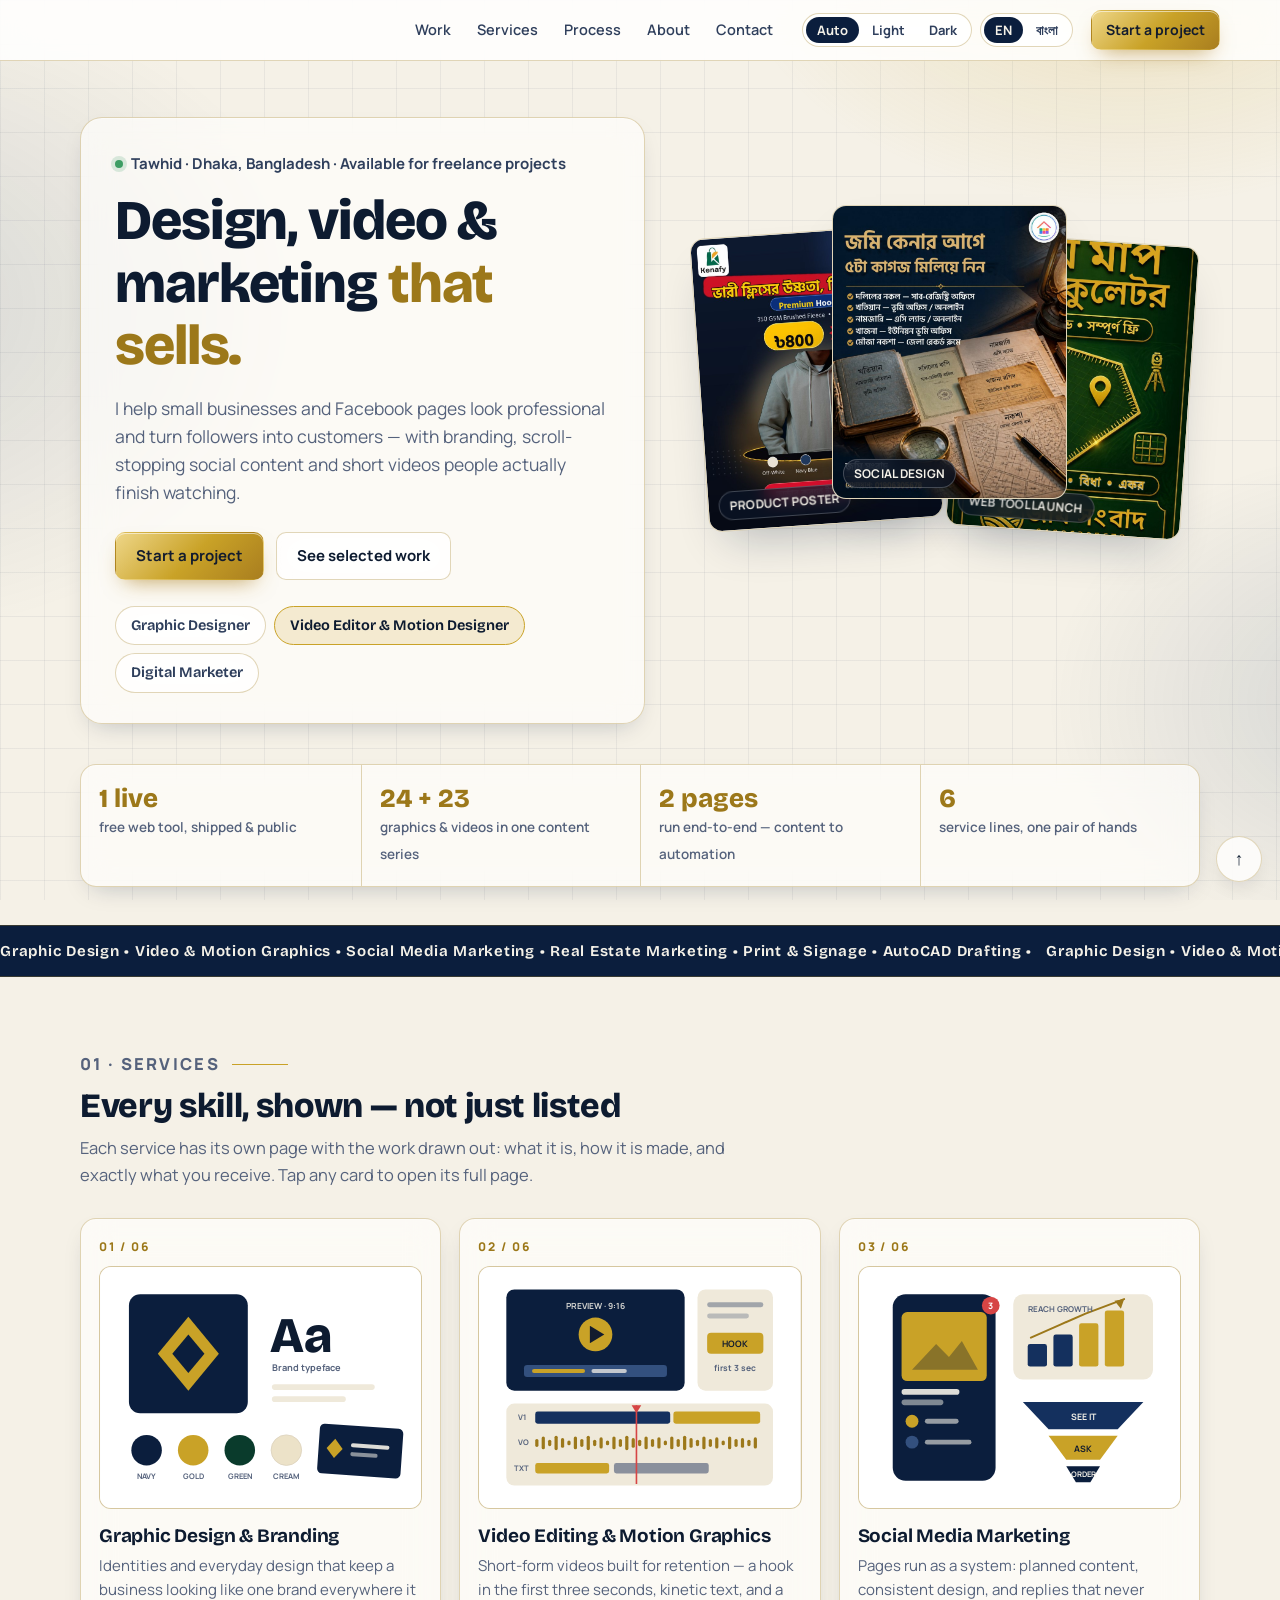
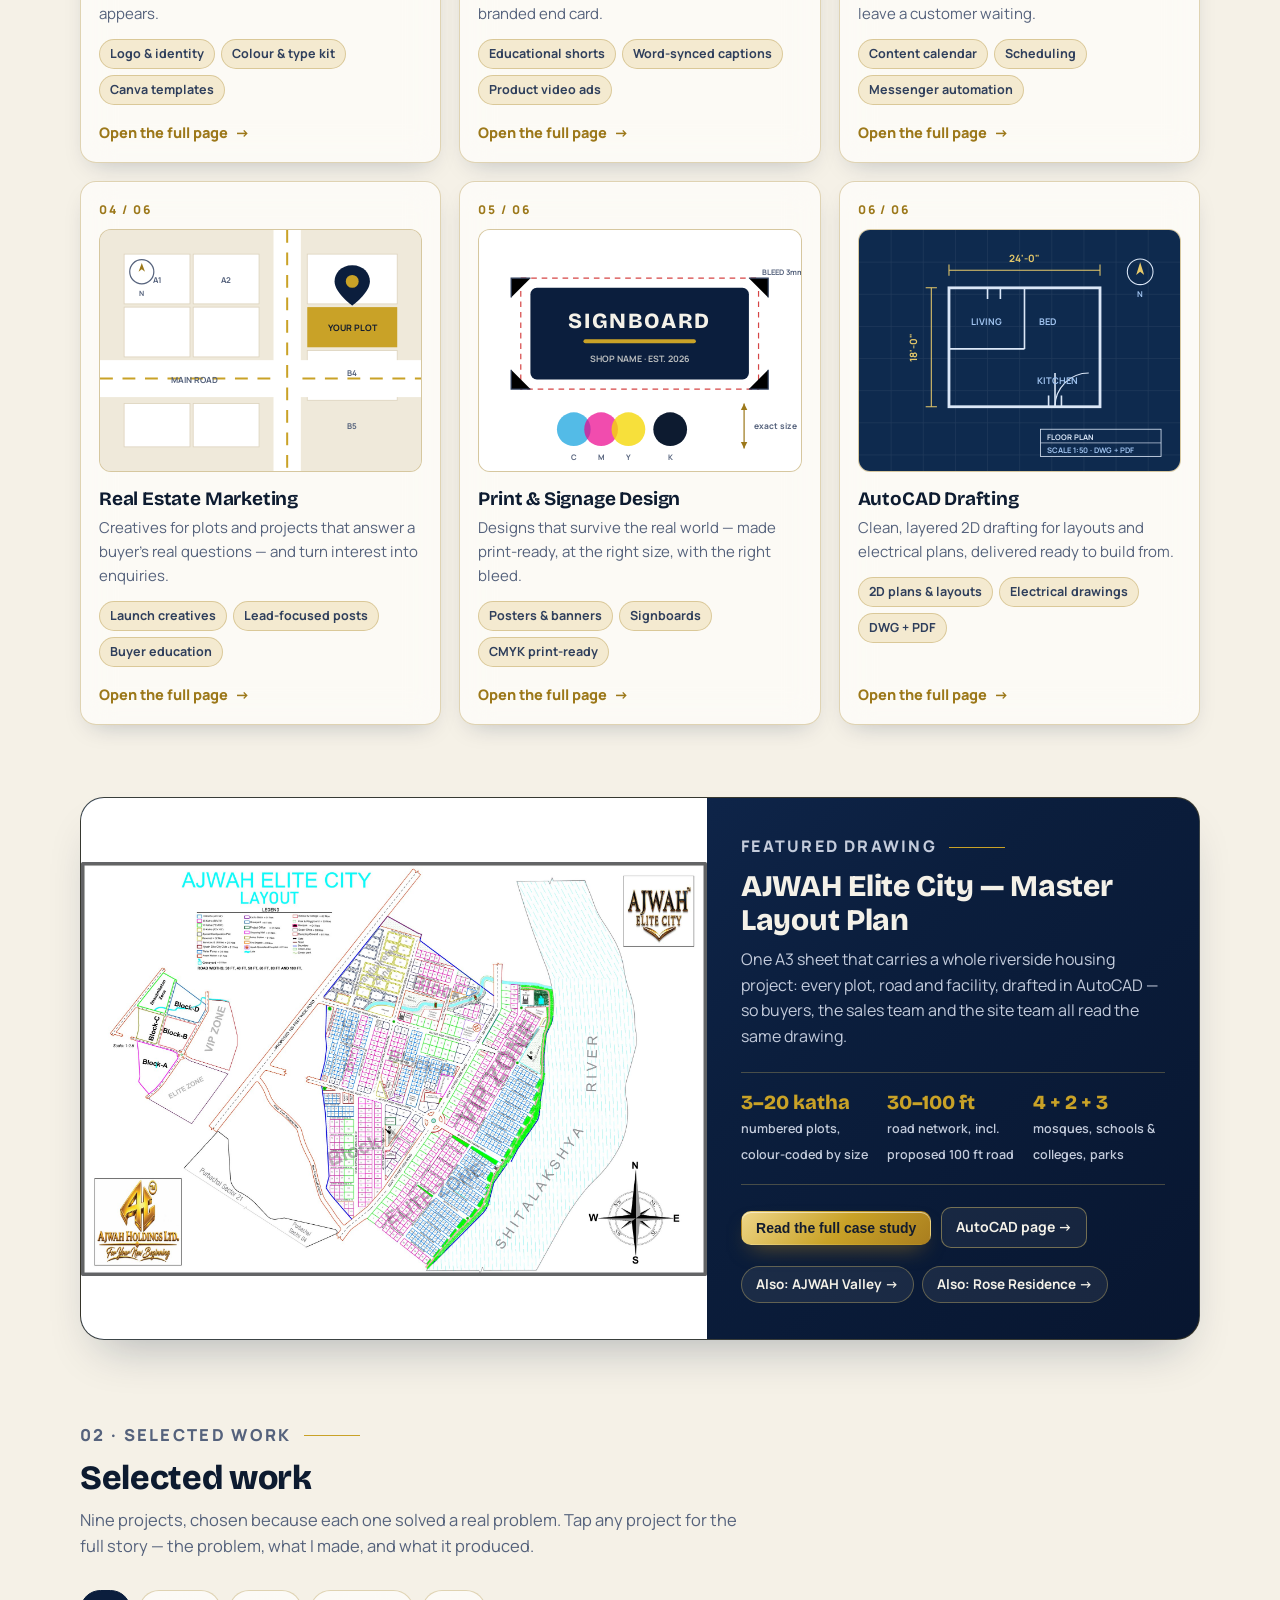
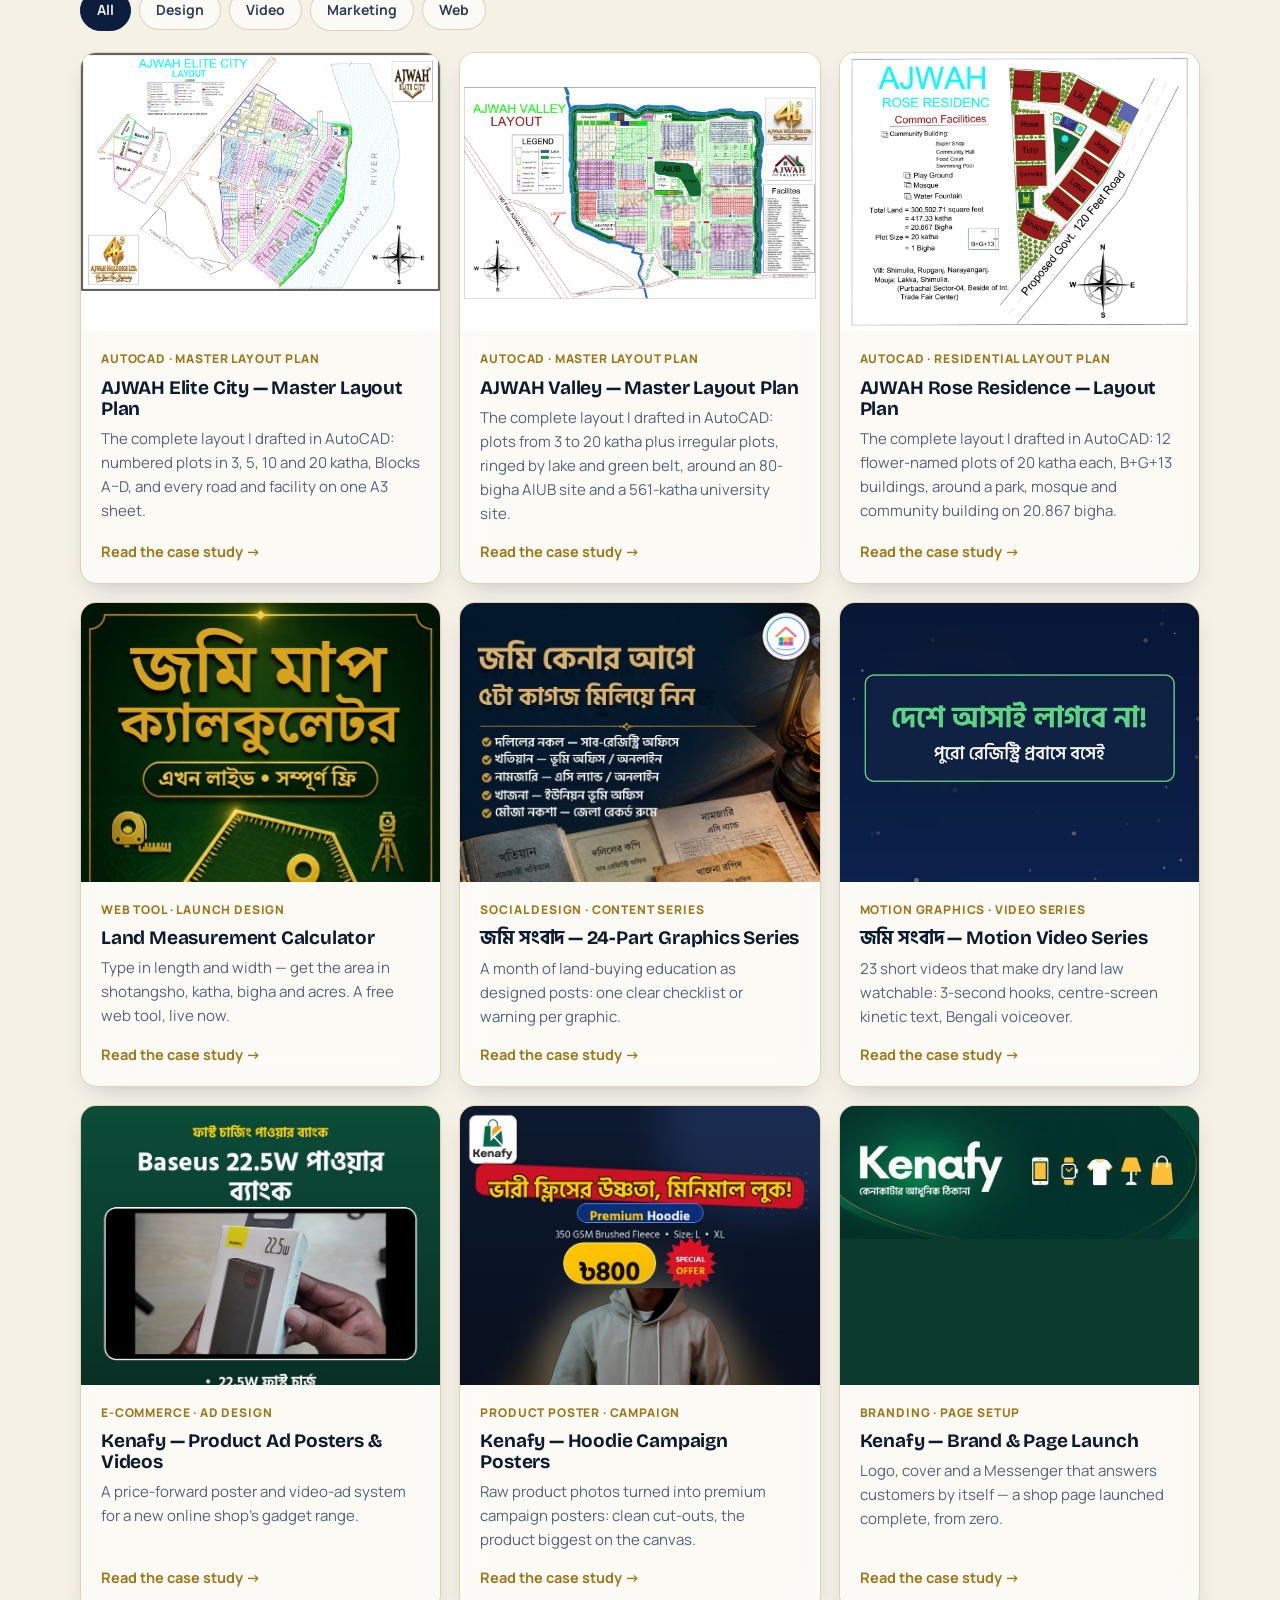
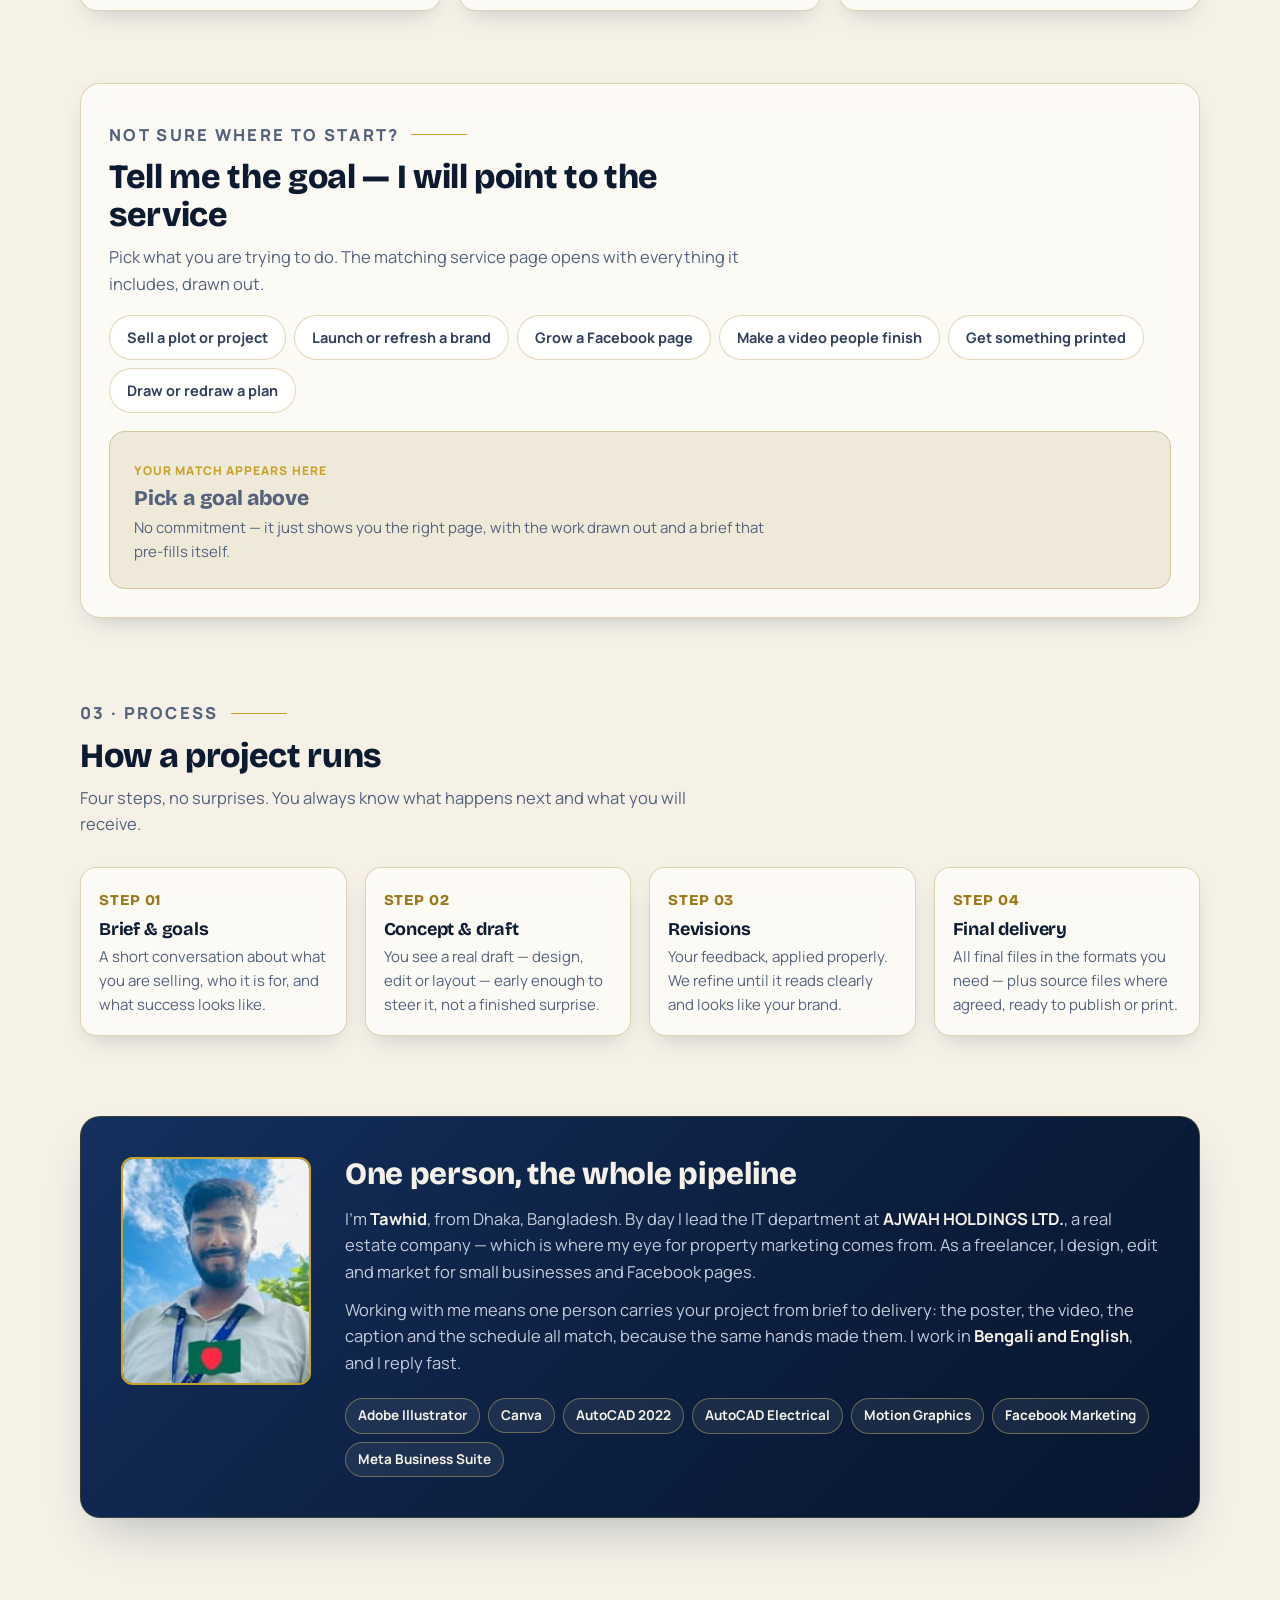
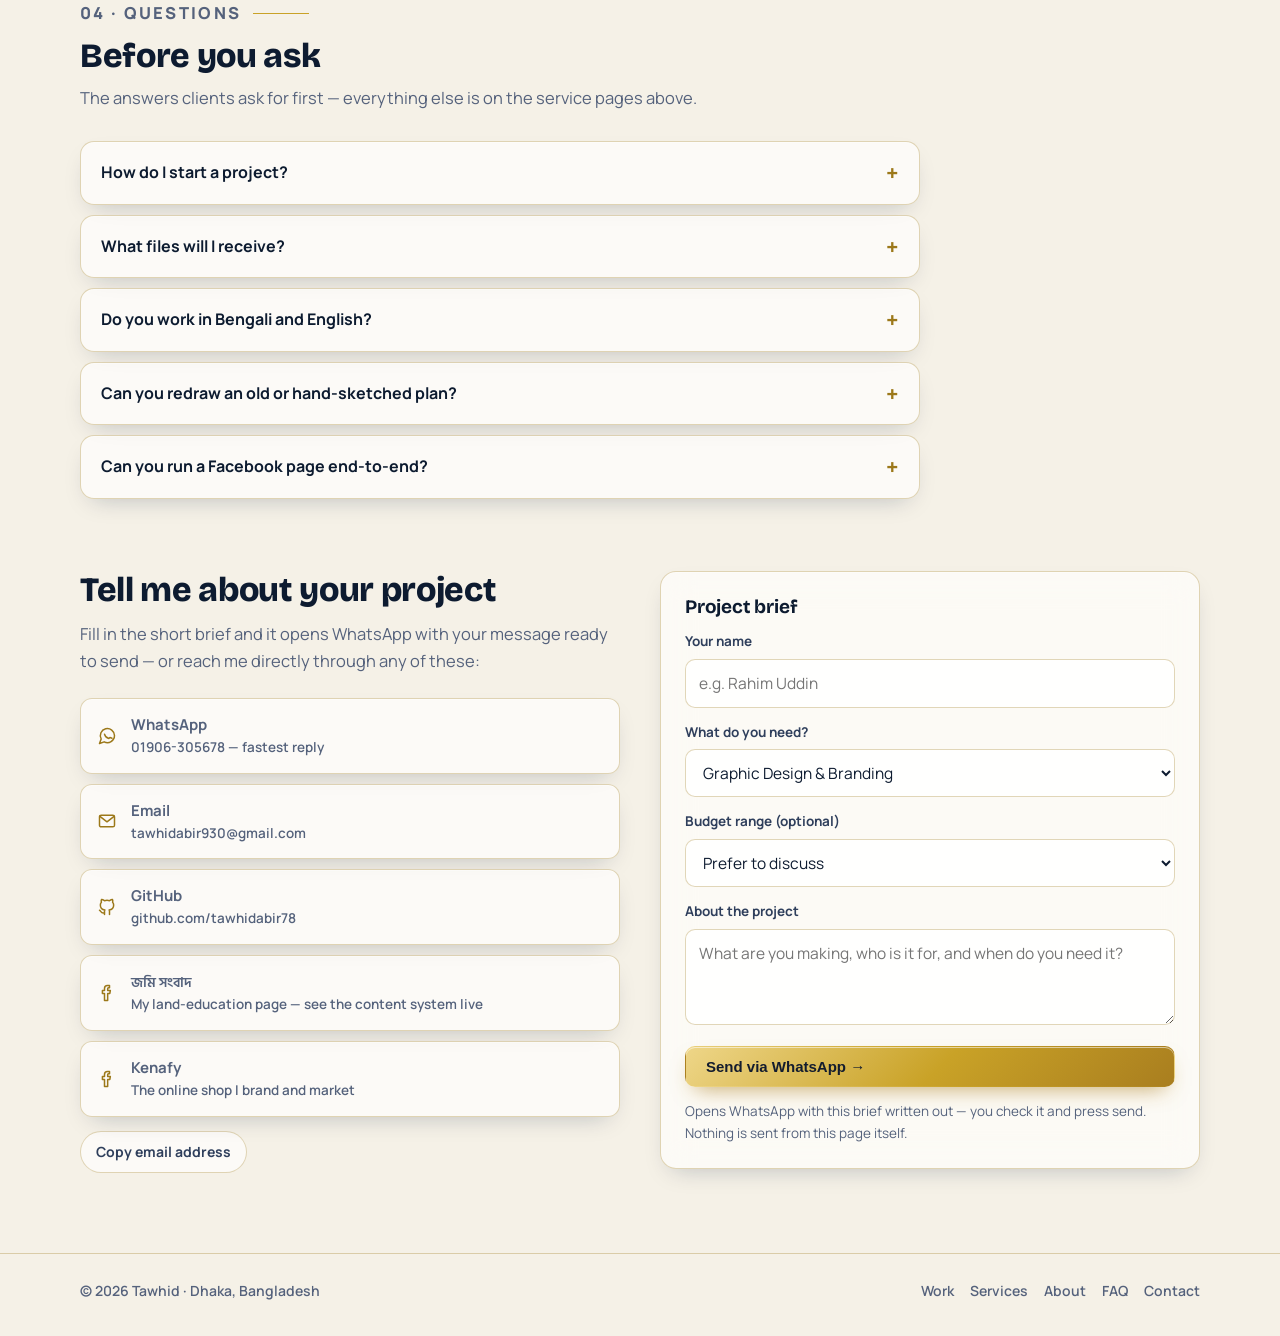
==== portfolio-website.html @ 21e45229 "Add files via upload" ====
<!doctype html>
<html lang="en">
  <head>
    <meta charset="utf-8" />
    <meta name="viewport" content="width=device-width, initial-scale=1, viewport-fit=cover" />
    <meta name="color-scheme" content="light dark" />
    <meta name="description" content="Tawhid — graphic designer, video editor and digital marketer in Dhaka, Bangladesh. Branding, motion graphics, social media content, real estate marketing, print & signage, AutoCAD — every skill with its own detail page." />
    <link rel="icon" href="data:," />
    <title>Tawhid — Designer, Video Editor &amp; Marketer</title>
    <link rel="preconnect" href="https://fonts.googleapis.com" />
    <link rel="preconnect" href="https://fonts.gstatic.com" crossorigin />
    <link href="https://fonts.googleapis.com/css2?family=Bricolage+Grotesque:opsz,wght@12..96,500;12..96,650;12..96,800&family=Manrope:wght@400;500;600;700;800&family=Hind+Siliguri:wght@500;600&display=swap" rel="stylesheet" />
    <style>
      :root, :root[data-theme="light"] {
        --bg: #f5f1e7;
        --surface: #ffffff;
        --surface-2: #efe9da;
        --ink: #0d1b30;
        --ink-2: #2f3f5c;
        --muted: #55627c;
        --line: #ddd3bd;
        --navy: #0b1e3d;
        --navy-2: #14305e;
        --gold: #9c781a;
        --gold-bright: #c9a227;
        --gold-soft: #f4ead0;
        --on-navy: #f4f1e8;
        --on-navy-2: #c3cbdb;
        --glass: rgba(255, 255, 255, 0.66);
        --glass-strong: rgba(255, 255, 255, 0.86);
        --glass-brd: rgba(156, 120, 26, 0.30);
        --blur: blur(16px) saturate(1.5);
        --grid-line: rgba(11, 30, 61, 0.055);
        --glow-a: rgba(201, 162, 39, 0.22);
        --glow-b: rgba(20, 48, 94, 0.14);
        --shadow: 0 24px 48px -20px rgba(11, 30, 61, 0.30);
        --shadow-sm: 0 10px 26px -12px rgba(11, 30, 61, 0.28);
        --radius: 16px;
        color-scheme: light;
      }
      @media (prefers-color-scheme: dark) {
        :root:not([data-theme="light"]) {
          --bg: #070f1e;
          --surface: #0e1c33;
          --surface-2: #0a1729;
          --ink: #edf1f8;
          --ink-2: #c2cede;
          --muted: #93a2bd;
          --line: #22355a;
          --navy: #050d1c;
          --navy-2: #0d2145;
          --gold: #dcba55;
          --gold-bright: #e6c96a;
          --gold-soft: #241d0c;
          --glass: rgba(13, 27, 51, 0.58);
          --glass-strong: rgba(13, 27, 51, 0.85);
          --glass-brd: rgba(230, 201, 106, 0.26);
          --grid-line: rgba(147, 178, 224, 0.05);
          --glow-a: rgba(201, 162, 39, 0.16);
          --glow-b: rgba(38, 84, 158, 0.20);
          --shadow: 0 24px 48px -20px rgba(0, 0, 0, 0.65);
          --shadow-sm: 0 10px 26px -12px rgba(0, 0, 0, 0.55);
        }
      }
      :root[data-theme="dark"] {
        --bg: #070f1e;
        --surface: #0e1c33;
        --surface-2: #0a1729;
        --ink: #edf1f8;
        --ink-2: #c2cede;
        --muted: #93a2bd;
        --line: #22355a;
        --navy: #050d1c;
        --navy-2: #0d2145;
        --gold: #dcba55;
        --gold-bright: #e6c96a;
        --gold-soft: #241d0c;
        --glass: rgba(13, 27, 51, 0.58);
        --glass-strong: rgba(13, 27, 51, 0.85);
        --glass-brd: rgba(230, 201, 106, 0.26);
        --grid-line: rgba(147, 178, 224, 0.05);
        --glow-a: rgba(201, 162, 39, 0.16);
        --glow-b: rgba(38, 84, 158, 0.20);
        --shadow: 0 24px 48px -20px rgba(0, 0, 0, 0.65);
        --shadow-sm: 0 10px 26px -12px rgba(0, 0, 0, 0.55);
        color-scheme: dark;
      }
      :root[data-theme="dark"] .glass { box-shadow: var(--shadow-sm), inset 0 1px 0 rgba(255, 255, 255, 0.07); }
      :root[data-theme="dark"] .filter.active { background: var(--gold-bright); border-color: var(--gold-bright); color: #131c2e; }
      * { box-sizing: border-box; }
      html { scroll-behavior: smooth; }
      @media (prefers-reduced-motion: reduce) {
        html { scroll-behavior: auto; }
        *, *::before, *::after { animation: none !important; transition: none !important; }
      }
      body {
        margin: 0;
        background: var(--bg);
        color: var(--ink);
        font-family: "Manrope", system-ui, sans-serif;
        font-size: 16.5px;
        line-height: 1.6;
        -webkit-font-smoothing: antialiased;
        position: relative;
      }
      /* ambient backdrop: soft gold/navy light + fine drafting grid, so the glass has something to refract */
      body::before {
        content: ""; position: fixed; inset: 0; z-index: -1; pointer-events: none;
        background:
          radial-gradient(640px 420px at 88% -6%, var(--glow-a), transparent 62%),
          radial-gradient(760px 540px at -12% 34%, var(--glow-b), transparent 62%),
          radial-gradient(560px 420px at 108% 78%, var(--glow-b), transparent 60%),
          linear-gradient(var(--grid-line) 1px, transparent 1px),
          linear-gradient(90deg, var(--grid-line) 1px, transparent 1px);
        background-size: auto, auto, auto, 44px 44px, 44px 44px;
      }
      .bn { font-family: "Hind Siliguri", "Manrope", sans-serif; }
      html[lang="bn"] body,
      html[lang="bn"] h1, html[lang="bn"] h2, html[lang="bn"] h3, html[lang="bn"] .display,
      html[lang="bn"] .role-chip, html[lang="bn"] .svg-label {
        font-family: "Hind Siliguri", "Manrope", sans-serif;
      }
      html[lang="bn"] h1, html[lang="bn"] h2, html[lang="bn"] h3 { letter-spacing: 0; }
      h1, h2, h3, .display {
        font-family: "Bricolage Grotesque", "Manrope", sans-serif;
        line-height: 1.12; letter-spacing: -0.01em; margin: 0;
      }
      p { margin: 0; }
      a { color: var(--gold); }
      img { display: block; max-width: 100%; }
      .wrap { max-width: 1160px; margin: 0 auto; padding: 0 20px; }
      .glass {
        background: var(--glass);
        -webkit-backdrop-filter: var(--blur); backdrop-filter: var(--blur);
        border: 1px solid var(--glass-brd);
        box-shadow: var(--shadow-sm), inset 0 1px 0 rgba(255, 255, 255, 0.35);
      }
      @media (prefers-color-scheme: dark) {
        .glass { box-shadow: var(--shadow-sm), inset 0 1px 0 rgba(255, 255, 255, 0.07); }
      }

      /* ---------- top bar ---------- */
      .topbar {
        position: sticky; top: 0; z-index: 40;
        background: var(--glass-strong);
        -webkit-backdrop-filter: var(--blur); backdrop-filter: var(--blur);
        border-bottom: 1px solid var(--glass-brd);
      }
      .topbar-in { display: flex; align-items: center; flex-wrap: wrap; gap: 8px 18px; min-height: 60px; padding: 8px 0; }
      .topbar nav { display: flex; gap: 4px; margin-left: auto; }
      /* theme + language controls */
      .controls { display: flex; align-items: center; gap: 8px; flex-wrap: wrap; }
      .seg {
        display: inline-flex; gap: 2px; padding: 3px; border-radius: 999px;
        border: 1px solid var(--glass-brd); background: var(--glass);
        -webkit-backdrop-filter: var(--blur); backdrop-filter: var(--blur);
      }
      .seg button {
        font: inherit; font-size: 13px; font-weight: 700; cursor: pointer;
        border: none; background: transparent; color: var(--ink-2);
        padding: 5px 11px; border-radius: 999px; white-space: nowrap; line-height: 1.3;
      }
      .seg button:hover { color: var(--ink); }
      .seg button[aria-pressed="true"] { background: var(--navy); color: var(--on-navy); }
      @media (max-width: 720px) {
        .topbar nav a:not(:last-child) { display: none; }
        .topbar nav { gap: 0; margin-left: 0; }
        .topbar-in { gap: 6px 10px; }
        .controls { order: 3; width: 100%; }
        .topbar-cta { display: none; }
        .seg button { padding: 5px 8px; font-size: 12.5px; }
      }
      .topbar nav a {
        color: var(--ink-2); text-decoration: none; font-weight: 600; font-size: 14.5px;
        padding: 8px 11px; border-radius: 8px;
      }
      .topbar nav a:hover { color: var(--ink); background: var(--surface-2); }
      .btn {
        display: inline-flex; align-items: center; gap: 8px;
        font-weight: 700; font-size: 15px; text-decoration: none;
        padding: 11px 20px; border-radius: 10px; border: 1px solid transparent;
        cursor: pointer; transition: transform 0.15s ease, filter 0.15s ease, background 0.15s ease;
      }
      .btn:active { transform: translateY(1px); }
      .btn-gold {
        background: linear-gradient(135deg, #eed688 0%, var(--gold-bright) 52%, #a97e1f 100%);
        color: #131c2e; box-shadow: 0 10px 22px -10px rgba(169, 126, 31, 0.75), inset 0 1px 0 rgba(255,255,255,0.55);
      }
      .btn-gold:hover { filter: brightness(1.06); }
      .btn-ghost { border-color: var(--glass-brd); color: var(--ink); background: var(--glass); -webkit-backdrop-filter: var(--blur); backdrop-filter: var(--blur); }
      .btn-ghost:hover { border-color: var(--gold-bright); color: var(--gold); }
      .btn-sm { padding: 8px 14px; font-size: 14px; }
      @media (max-width: 720px) {
        .topbar nav a:not(:last-child) { display: none; }
        .topbar nav { gap: 0; }
      }

      /* ---------- hero ---------- */
      .hero { padding: 56px 0 30px; overflow: hidden; }
      .hero-grid { display: grid; grid-template-columns: 1.05fr 0.95fr; gap: 44px; align-items: center; }
      @media (max-width: 900px) { .hero-grid { grid-template-columns: 1fr; gap: 36px; } }
      .hero-panel { border-radius: 22px; padding: 34px 34px 30px; position: relative; overflow: hidden; }
      .hero-panel::after {
        content: ""; position: absolute; inset: 0; pointer-events: none;
        background: linear-gradient(105deg, transparent 42%, rgba(201, 162, 39, 0.13) 50%, transparent 58%);
        transform: translateX(-120%); animation: sheen 7s ease infinite;
      }
      @keyframes sheen { 0%, 55% { transform: translateX(-120%); } 88%, 100% { transform: translateX(120%); } }
      @media (max-width: 620px) { .hero-panel { padding: 24px 20px 22px; } }
      .hero-who { font-weight: 700; font-size: 15px; color: var(--ink-2); display: flex; flex-wrap: wrap; gap: 8px; align-items: center; }
      .hero-who .dot { width: 8px; height: 8px; border-radius: 50%; background: #3d9d63; flex: none; box-shadow: 0 0 0 4px rgba(61, 157, 99, 0.18); }
      .hero h1 { font-size: clamp(38px, 5.6vw, 56px); font-weight: 800; margin: 14px 0 16px; letter-spacing: -0.02em; }
      .hero h1 .hl { color: var(--gold); }
      .hero-sub { color: var(--muted); font-size: 17.5px; max-width: 34em; }
      .hero-cta { display: flex; flex-wrap: wrap; gap: 12px; margin-top: 26px; }
      .roles { display: flex; flex-wrap: wrap; gap: 8px; margin-top: 26px; }
      .role-chip {
        font-family: "Bricolage Grotesque", sans-serif; font-weight: 650; font-size: 14.5px;
        border: 1.5px solid var(--glass-brd); border-radius: 999px; padding: 7px 15px; color: var(--ink-2);
        background: var(--glass); -webkit-backdrop-filter: var(--blur); backdrop-filter: var(--blur);
        transition: border-color 0.3s, color 0.3s, background 0.3s;
      }
      .role-chip.active { border-color: var(--gold-bright); color: var(--ink); background: var(--gold-soft); }
      .hero-visual { position: relative; min-height: 430px; }
      .fan { position: absolute; margin: 0; width: 46%; border-radius: 14px; box-shadow: var(--shadow); border: 1px solid var(--glass-brd); overflow: hidden; background: var(--surface); }
      .fan img { width: 100%; height: 100%; object-fit: cover; }
      .fan-1 { left: 2%; top: 26px; aspect-ratio: 4/5; transform: rotate(-4deg); z-index: 1; }
      .fan-2 { left: 28%; top: 0; aspect-ratio: 4/5; z-index: 2; }
      .fan-3 { right: 2%; top: 34px; aspect-ratio: 4/5; transform: rotate(4deg); z-index: 1; }
      .fan-tag {
        position: absolute; left: 10px; bottom: 10px; z-index: 3;
        background: rgba(10, 20, 38, 0.72); -webkit-backdrop-filter: blur(8px); backdrop-filter: blur(8px);
        border: 1px solid rgba(255,255,255,0.22);
        color: #f4f1e8; font-size: 12px; font-weight: 700;
        padding: 4px 10px; border-radius: 999px; letter-spacing: 0.02em;
      }
      @media (max-width: 900px) { .hero-visual { min-height: 340px; } }
      @media (max-width: 480px) { .hero-visual { min-height: 260px; } }

      /* ---------- fact strip ---------- */
      .facts { border-radius: 16px; margin-top: 40px; overflow: hidden; }
      .facts-in { display: grid; grid-template-columns: repeat(4, 1fr); }
      .fact { padding: 20px 18px; border-left: 1px solid var(--glass-brd); }
      .fact:first-child { border-left: none; }
      .fact b { font-family: "Bricolage Grotesque", sans-serif; font-size: 26px; font-weight: 800; display: block; line-height: 1.1; color: var(--gold); }
      @media (prefers-color-scheme: light) { .fact b { color: var(--gold); } }
      .fact span { color: var(--muted); font-size: 13.5px; font-weight: 600; }
      @media (max-width: 720px) {
        .facts-in { grid-template-columns: 1fr 1fr; }
        .fact:nth-child(3) { border-left: none; }
        .fact { border-top: 1px solid var(--glass-brd); }
        .fact:nth-child(-n+2) { border-top: none; }
      }

      /* ---------- sections ---------- */
      section { padding: 64px 0 8px; }
      .sec-head { max-width: 660px; margin-bottom: 30px; }
      .sec-head h2 { font-size: clamp(26px, 3.6vw, 34px); font-weight: 800; }
      .sec-head p { color: var(--muted); margin-top: 10px; font-size: 16.5px; }

      /* ---------- graphic plates (SVG explainers) ---------- */
      .plate { display: block; border-radius: 12px; overflow: hidden; border: 1px solid var(--glass-brd); background: var(--surface-2); }
      .plate svg { display: block; width: 100%; height: auto; }
      .g-navy { fill: var(--navy); } .g-navy2 { fill: var(--navy-2); }
      .g-gold { fill: var(--gold-bright); } .g-goldd { fill: var(--gold); }
      .g-paper { fill: var(--surface); } .g-soft { fill: var(--gold-soft); }
      .g-ink { fill: var(--ink); } .g-mut { fill: var(--muted); } .g-surf2 { fill: var(--surface-2); }
      .s-navy { stroke: var(--navy); } .s-gold { stroke: var(--gold-bright); } .s-goldd { stroke: var(--gold); }
      .s-ink { stroke: var(--ink-2); } .s-mut { stroke: var(--muted); } .s-line { stroke: var(--line); }
      .t-w { fill: #f4f1e8; } .t-gold { fill: var(--gold-bright); } .t-ink { fill: var(--ink); } .t-mut { fill: var(--muted); }
      .svg-label { font-family: "Manrope", sans-serif; font-weight: 700; }

      /* ---------- services ---------- */
      .svc-grid { display: grid; grid-template-columns: repeat(3, 1fr); gap: 18px; }
      @media (max-width: 960px) { .svc-grid { grid-template-columns: 1fr 1fr; } }
      @media (max-width: 620px) { .svc-grid { grid-template-columns: 1fr; } }
      .svc {
        border-radius: var(--radius); padding: 18px 18px 18px;
        display: flex; flex-direction: column; cursor: pointer; position: relative;
        text-decoration: none; color: inherit;
        transition: transform 0.18s ease, border-color 0.18s ease, box-shadow 0.18s ease;
      }
      .svc:hover { transform: translateY(-4px); border-color: var(--gold-bright); box-shadow: var(--shadow), inset 0 1px 0 rgba(255,255,255,0.35); }
      .svc:focus-visible, .work-card:focus-visible, .filter:focus-visible, .btn:focus-visible, a:focus-visible, button:focus-visible { outline: 2.5px solid var(--gold-bright); outline-offset: 2px; }
      .svc .plate { margin-bottom: 16px; }
      .svc h3 { font-size: 19px; font-weight: 700; margin-bottom: 7px; }
      .svc > p { color: var(--muted); font-size: 15px; }
      .svc-chips { display: flex; flex-wrap: wrap; gap: 6px; margin: 13px 0 16px; }
      .svc-chips span { font-size: 12.5px; font-weight: 700; color: var(--ink-2); background: var(--gold-soft); border: 1px solid var(--glass-brd); padding: 4px 10px; border-radius: 999px; }
      .svc-open { margin-top: auto; font-weight: 800; font-size: 14.5px; color: var(--gold); display: inline-flex; align-items: center; gap: 7px; }
      .svc-open .arr { transition: transform 0.18s ease; }
      .svc:hover .svc-open .arr { transform: translateX(4px); }

      /* ---------- work ---------- */
      .filters { display: flex; flex-wrap: wrap; gap: 8px; margin-bottom: 22px; }
      .filter {
        font: inherit; font-weight: 700; font-size: 14px; cursor: pointer;
        padding: 8px 16px; border-radius: 999px; border: 1.5px solid var(--glass-brd);
        background: var(--glass); -webkit-backdrop-filter: var(--blur); backdrop-filter: var(--blur); color: var(--ink-2);
      }
      .filter.active { background: var(--navy); border-color: var(--navy); color: var(--on-navy); }
      @media (prefers-color-scheme: dark) { .filter.active { background: var(--gold-bright); border-color: var(--gold-bright); color: #131c2e; } }
      .work-grid { display: grid; grid-template-columns: repeat(3, 1fr); gap: 18px; }
      @media (max-width: 960px) { .work-grid { grid-template-columns: 1fr 1fr; } }
      @media (max-width: 620px) { .work-grid { grid-template-columns: 1fr; } }
      .work-card {
        border-radius: var(--radius); overflow: hidden; text-align: left; font: inherit; color: inherit; cursor: pointer; padding: 0;
        display: flex; flex-direction: column; width: 100%;
        transition: transform 0.18s ease, border-color 0.18s ease;
      }
      .work-card:hover { border-color: var(--gold-bright); transform: translateY(-4px); }
      .work-media { aspect-ratio: 4/3.1; overflow: hidden; background: var(--surface-2); }
      .work-media img { width: 100%; height: 100%; object-fit: cover; object-position: top center; }
      .work-media.tall img { object-position: center 30%; }
      .work-media img.fit-contain, .case-media img.fit-contain { object-fit: contain; background: #0a3b2c; }
      .work-media img.fit-plan, .case-media img.fit-plan, .sk-related img.fit-plan { object-fit: contain; background: #ffffff; }
      .work-body { padding: 18px 20px 20px; display: flex; flex-direction: column; gap: 8px; flex: 1; }
      .work-tags { font-size: 12px; font-weight: 800; letter-spacing: 0.07em; text-transform: uppercase; color: var(--gold); }
      .work-body h3 { font-size: 19px; font-weight: 700; }
      .work-body p { color: var(--muted); font-size: 15px; }
      .work-open { margin-top: auto; padding-top: 6px; font-weight: 700; font-size: 14.5px; color: var(--gold); }
      .work-card[hidden] { display: none; }

      /* ---------- case study dialog ---------- */
      dialog#caseDialog {
        border: 1px solid var(--glass-brd); border-radius: 18px; padding: 0; max-width: 880px; width: calc(100% - 32px);
        background: var(--glass-strong); -webkit-backdrop-filter: var(--blur); backdrop-filter: var(--blur);
        color: var(--ink); box-shadow: var(--shadow);
      }
      dialog#caseDialog::backdrop { background: rgba(6, 12, 24, 0.62); -webkit-backdrop-filter: blur(4px); backdrop-filter: blur(4px); }
      .case-in { display: grid; grid-template-columns: 0.9fr 1.1fr; max-height: 86vh; }
      @media (max-width: 700px) { .case-in { grid-template-columns: 1fr; overflow-y: auto; } }
      .case-media { background: var(--surface-2); min-height: 240px; position: relative; }
      .case-zoom {
        position: absolute; right: 12px; bottom: 12px; z-index: 2;
        font: inherit; font-size: 13.5px; font-weight: 800; cursor: pointer;
        padding: 8px 14px; border-radius: 999px; border: 1px solid var(--glass-brd);
        background: var(--glass-strong); -webkit-backdrop-filter: var(--blur); backdrop-filter: var(--blur); color: var(--ink);
        box-shadow: var(--shadow-sm);
      }
      .case-zoom:hover { border-color: var(--gold-bright); color: var(--gold); }
      .case-zoom[hidden] { display: none; }
      .case-media img { width: 100%; height: 100%; object-fit: cover; object-position: top center; }
      @media (max-width: 700px) { .case-media { max-height: 300px; } .case-media img { max-height: 300px; } }
      .case-body { padding: 28px 28px 26px; overflow-y: auto; }
      @media (max-width: 700px) { .case-body { overflow: visible; } }
      .case-body h3 { font-size: 24px; font-weight: 800; margin: 6px 0 4px; }
      .case-client { color: var(--muted); font-weight: 600; font-size: 14.5px; }
      .case-block { margin-top: 18px; }
      .case-block h4 { margin: 0 0 5px; font-size: 12.5px; font-weight: 800; letter-spacing: 0.08em; text-transform: uppercase; color: var(--gold); }
      .case-block p { color: var(--ink-2); font-size: 15.5px; }
      .case-tools { display: flex; flex-wrap: wrap; gap: 7px; margin-top: 20px; }
      .tool-chip { font-size: 13px; font-weight: 700; background: var(--surface-2); border: 1px solid var(--line); padding: 5px 11px; border-radius: 999px; color: var(--ink-2); }
      .case-actions { display: flex; flex-wrap: wrap; gap: 10px; margin-top: 24px; }
      #caseLink[hidden] { display: none; }
      .case-close {
        position: absolute; top: 12px; right: 12px; z-index: 2;
        width: 38px; height: 38px; border-radius: 50%; border: 1px solid var(--glass-brd);
        background: var(--glass-strong); color: var(--ink); font-size: 18px; cursor: pointer; line-height: 1;
      }

      /* ---------- process ---------- */
      .process-grid { display: grid; grid-template-columns: repeat(4, 1fr); gap: 18px; }
      @media (max-width: 900px) { .process-grid { grid-template-columns: 1fr 1fr; } }
      @media (max-width: 520px) { .process-grid { grid-template-columns: 1fr; } }
      .step { border-radius: var(--radius); padding: 18px; }
      .step .num { font-family: "Bricolage Grotesque", sans-serif; font-weight: 800; font-size: 15px; color: var(--gold); letter-spacing: 0.06em; }
      .step h3 { font-size: 18px; font-weight: 700; margin: 6px 0 6px; }
      .step p { color: var(--muted); font-size: 15px; }

      /* ---------- about ---------- */
      .about-band {
        background: linear-gradient(135deg, var(--navy-2) 0%, var(--navy) 58%, #081630 100%);
        border: 1px solid var(--glass-brd);
        border-radius: 20px; color: var(--on-navy); padding: 40px; margin-top: 8px;
        box-shadow: var(--shadow);
      }
      @media (max-width: 620px) { .about-band { padding: 28px 22px; } }
      .about-grid { display: grid; grid-template-columns: 190px 1fr; gap: 34px; align-items: start; }
      @media (max-width: 700px) { .about-grid { grid-template-columns: 1fr; } }
      .about-photo { width: 190px; height: 228px; object-fit: cover; object-position: top center; border-radius: 12px; border: 2px solid var(--gold-bright); }
      @media (max-width: 700px) { .about-photo { width: 150px; height: 180px; } }
      .about-band h2 { font-size: clamp(24px, 3.4vw, 31px); font-weight: 800; margin-bottom: 14px; }
      .about-band p { color: var(--on-navy-2); font-size: 16.5px; max-width: 56em; }
      .about-band p + p { margin-top: 12px; }
      .about-band p b { color: var(--on-navy); }
      .about-tools { display: flex; flex-wrap: wrap; gap: 8px; margin-top: 22px; }
      .about-tools span {
        border: 1px solid rgba(230, 201, 106, 0.4); color: var(--on-navy); font-size: 13.5px; font-weight: 700;
        padding: 6px 12px; border-radius: 999px; background: rgba(255,255,255,0.07);
        -webkit-backdrop-filter: blur(6px); backdrop-filter: blur(6px);
      }

      /* ---------- contact ---------- */
      .contact-grid { display: grid; grid-template-columns: 1fr 1fr; gap: 40px; align-items: start; }
      @media (max-width: 860px) { .contact-grid { grid-template-columns: 1fr; gap: 28px; } }
      .contact-info h2 { font-size: clamp(26px, 3.6vw, 34px); font-weight: 800; }
      .contact-info > p { color: var(--muted); margin-top: 12px; max-width: 32em; }
      .channels { display: grid; gap: 10px; margin-top: 24px; }
      .channel {
        display: flex; align-items: center; gap: 14px; text-decoration: none; color: var(--ink);
        border-radius: 12px; padding: 14px 16px;
        transition: border-color 0.15s ease, transform 0.15s ease;
      }
      .channel:hover { border-color: var(--gold-bright); transform: translateY(-2px); }
      .channel svg { width: 20px; height: 20px; stroke: var(--gold); fill: none; stroke-width: 1.8; stroke-linecap: round; stroke-linejoin: round; flex: none; }
      .channel b { display: block; font-size: 15px; }
      .channel span { color: var(--muted); font-size: 13.5px; font-weight: 600; }
      form.brief { border-radius: var(--radius); padding: 24px; display: grid; gap: 14px; }
      form.brief h3 { font-size: 19px; font-weight: 700; }
      .field label { display: block; font-weight: 700; font-size: 13.5px; margin-bottom: 6px; color: var(--ink-2); }
      .field input, .field select, .field textarea {
        width: 100%; font: inherit; font-size: 15.5px; color: var(--ink);
        background: var(--glass-strong); border: 1.5px solid var(--glass-brd); border-radius: 10px; padding: 11px 13px;
      }
      .field input:focus, .field select:focus, .field textarea:focus { border-color: var(--gold-bright); outline: none; }
      .field textarea { resize: vertical; min-height: 96px; }
      .form-note { color: var(--muted); font-size: 13.5px; }

      footer { border-top: 1px solid var(--glass-brd); margin-top: 72px; padding: 26px 0 34px; }
      .foot-in { display: flex; flex-wrap: wrap; gap: 12px; align-items: center; justify-content: space-between; color: var(--muted); font-size: 14px; font-weight: 600; }
      .foot-in nav { display: flex; gap: 16px; }
      .foot-in a { color: var(--muted); text-decoration: none; }
      .foot-in a:hover { color: var(--gold); }

      /* ---------- skill detail page ---------- */
      #skillView { padding: 34px 0 10px; }
      .back-link { display: inline-flex; align-items: center; gap: 8px; font-weight: 800; font-size: 14.5px; text-decoration: none; color: var(--ink-2); margin-bottom: 20px; }
      .back-link:hover { color: var(--gold); }
      .sk-hero { border-radius: 22px; padding: 30px; display: grid; grid-template-columns: 1.05fr 0.95fr; gap: 34px; align-items: center; }
      @media (max-width: 860px) { .sk-hero { grid-template-columns: 1fr; padding: 22px; } }
      .sk-hero .plate { box-shadow: var(--shadow-sm); }
      .sk-kicker { font-size: 12.5px; font-weight: 800; letter-spacing: 0.09em; text-transform: uppercase; color: var(--gold); }
      .sk-hero h1 { font-size: clamp(28px, 4.4vw, 40px); font-weight: 800; margin: 10px 0 12px; }
      .sk-hero .sk-lede { color: var(--muted); font-size: 17px; }
      .sk-hero .hero-cta { margin-top: 22px; }
      .sk-sec { margin-top: 44px; }
      .sk-sec > h2 { font-size: clamp(23px, 3.2vw, 29px); font-weight: 800; margin-bottom: 8px; }
      .sk-sec > p { color: var(--muted); max-width: 46em; margin-bottom: 22px; }
      .deliver-grid { display: grid; grid-template-columns: repeat(3, 1fr); gap: 14px; }
      @media (max-width: 900px) { .deliver-grid { grid-template-columns: 1fr 1fr; } }
      @media (max-width: 560px) { .deliver-grid { grid-template-columns: 1fr; } }
      .deliver { border-radius: 14px; padding: 16px 18px; display: flex; gap: 12px; align-items: flex-start; }
      .deliver svg { width: 20px; height: 20px; flex: none; margin-top: 2px; stroke: var(--gold); fill: none; stroke-width: 2.4; stroke-linecap: round; stroke-linejoin: round; }
      .deliver b { display: block; font-size: 15.5px; }
      .deliver span { color: var(--muted); font-size: 14px; font-weight: 600; }
      .how-grid { display: grid; grid-template-columns: repeat(3, 1fr); gap: 18px; }
      @media (max-width: 900px) { .how-grid { grid-template-columns: 1fr; } }
      .how-tile { border-radius: var(--radius); padding: 16px; }
      .how-tile .plate { margin-bottom: 14px; }
      .how-tile h3 { font-size: 17px; font-weight: 700; margin-bottom: 6px; }
      .how-tile h3 .n { color: var(--gold); font-family: "Bricolage Grotesque", sans-serif; margin-right: 7px; }
      .how-tile p { color: var(--muted); font-size: 14.5px; }
      .sk-tools { display: flex; flex-wrap: wrap; gap: 8px; }
      .sk-related { border-radius: var(--radius); padding: 20px; display: flex; flex-wrap: wrap; gap: 18px; align-items: center; }
      .sk-related + .sk-related { margin-top: 14px; }
      .sk-related img { width: 128px; height: 96px; object-fit: cover; object-position: top center; border-radius: 10px; border: 1px solid var(--glass-brd); }
      .sk-related .grow { flex: 1; min-width: 220px; }
      .sk-related h3 { font-size: 18px; font-weight: 700; margin: 4px 0 4px; }
      .sk-related p { color: var(--muted); font-size: 14.5px; }
      .sk-cta-band {
        margin-top: 48px; border-radius: 20px; padding: 30px;
        background: linear-gradient(135deg, var(--navy-2) 0%, var(--navy) 60%, #081630 100%);
        border: 1px solid var(--glass-brd); color: var(--on-navy);
        display: flex; flex-wrap: wrap; gap: 20px; align-items: center; justify-content: space-between;
        box-shadow: var(--shadow);
      }
      .sk-cta-band h2 { font-size: clamp(22px, 3vw, 28px); font-weight: 800; }
      .sk-cta-band p { color: var(--on-navy-2); margin-top: 6px; max-width: 34em; }
      .sk-other { display: grid; grid-template-columns: repeat(5, 1fr); gap: 12px; }
      @media (max-width: 900px) { .sk-other { grid-template-columns: repeat(3, 1fr); } }
      @media (max-width: 560px) { .sk-other { grid-template-columns: 1fr 1fr; } }
      .sk-other a {
        border-radius: 12px; padding: 13px 14px; text-decoration: none; color: var(--ink);
        font-weight: 700; font-size: 14px; display: flex; align-items: center; gap: 8px;
        transition: border-color 0.15s ease, transform 0.15s ease;
      }
      .sk-other a:hover { border-color: var(--gold-bright); transform: translateY(-2px); }
      .sk-other a .dotg { width: 9px; height: 9px; border-radius: 3px; background: var(--gold-bright); flex: none; }

      /* ---------- premium additions ---------- */
      ::selection { background: var(--gold-bright); color: #131c2e; }
      .progress { position: fixed; top: 0; left: 0; height: 3px; width: 0; z-index: 60; background: linear-gradient(90deg, var(--gold), var(--gold-bright)); }
      .sec-kicker { display: flex; align-items: center; gap: 12px; font-size: 12.5px; font-weight: 800; letter-spacing: 0.14em; text-transform: uppercase; color: var(--gold); margin-bottom: 10px; }
      .sec-kicker::after { content: ""; height: 1px; width: 56px; background: var(--gold-bright); }
      .svc-num { display: block; font-size: 12px; font-weight: 800; letter-spacing: 0.16em; color: var(--gold); margin-bottom: 10px; }
      .work-media img { transition: transform 0.5s ease; }
      .work-card:hover .work-media img { transform: scale(1.04); }

      /* marquee ribbon */
      .marquee { background: var(--navy); color: var(--on-navy); border-top: 1px solid var(--glass-brd); border-bottom: 1px solid var(--glass-brd); overflow: hidden; padding: 13px 0; margin-top: 8px; }
      .marquee-track { display: flex; width: max-content; animation: marquee 32s linear infinite; }
      .marquee-track span { white-space: nowrap; font-family: "Bricolage Grotesque", sans-serif; font-weight: 650; font-size: 15px; letter-spacing: 0.05em; padding-right: 14px; }
      .marquee-track .sep { color: var(--gold-bright); }
      .marquee:hover .marquee-track { animation-play-state: paused; }
      @keyframes marquee { to { transform: translateX(-50%); } }
      @media (prefers-reduced-motion: reduce) {
        .marquee-track { animation: none; flex-wrap: wrap; width: auto; }
        .hero-panel::after { animation: none; }
      }

      /* featured drawing band */
      .featured-band { display: grid; grid-template-columns: 1.12fr 0.88fr; border-radius: 24px; overflow: hidden; border: 1px solid var(--glass-brd); background: linear-gradient(135deg, var(--navy-2) 0%, var(--navy) 58%, #081630 100%); color: var(--on-navy); box-shadow: var(--shadow); }
      .featured-media { background: #ffffff; min-height: 320px; }
      .featured-media img { width: 100%; height: 100%; object-fit: contain; }
      .featured-body { padding: 36px 34px; }
      .featured-body h3 { font-size: clamp(24px, 3.2vw, 30px); font-weight: 800; margin: 8px 0 10px; }
      .featured-body > p { color: var(--on-navy-2); font-size: 16px; }
      .featured-facts { display: grid; grid-template-columns: repeat(3, 1fr); gap: 14px; margin: 22px 0; padding: 18px 0; border-top: 1px solid rgba(230, 201, 106, 0.28); border-bottom: 1px solid rgba(230, 201, 106, 0.28); }
      .featured-facts b { display: block; font-family: "Bricolage Grotesque", sans-serif; font-size: 20px; font-weight: 800; color: var(--gold-bright); line-height: 1.15; }
      .featured-facts span { font-size: 12.5px; font-weight: 600; color: var(--on-navy-2); }
      .featured-actions { display: flex; flex-wrap: wrap; gap: 10px; align-items: center; }
      .btn-navy-ghost { border-color: rgba(230, 201, 106, 0.45); color: var(--on-navy); background: rgba(255, 255, 255, 0.06); }
      .btn-navy-ghost:hover { border-color: var(--gold-bright); color: var(--gold-bright); }
      .featured-more { display: flex; flex-wrap: wrap; gap: 8px; margin-top: 18px; }
      .mini-case { font: inherit; font-size: 13.5px; font-weight: 700; cursor: pointer; color: var(--on-navy); background: rgba(255, 255, 255, 0.07); border: 1px solid rgba(230, 201, 106, 0.35); border-radius: 999px; padding: 7px 14px; }
      .mini-case:hover { border-color: var(--gold-bright); color: var(--gold-bright); }
      @media (max-width: 860px) {
        .featured-band { grid-template-columns: 1fr; }
        .featured-media { min-height: 240px; }
        .featured-body { padding: 26px 22px; }
        .featured-facts { grid-template-columns: 1fr 1fr 1fr; }
      }
      @media (max-width: 520px) { .featured-facts { grid-template-columns: 1fr; gap: 10px; } }

      /* service matcher */
      .matcher { border-radius: 20px; padding: 28px; }
      @media (max-width: 620px) { .matcher { padding: 22px 18px; } }
      .matcher-goals { display: flex; flex-wrap: wrap; gap: 8px; margin: 18px 0; }
      .goal-btn { font: inherit; font-size: 14.5px; font-weight: 700; cursor: pointer; padding: 10px 17px; border-radius: 999px; border: 1.5px solid var(--glass-brd); background: var(--glass-strong); color: var(--ink-2); }
      .goal-btn:hover { color: var(--ink); border-color: var(--gold-bright); }
      .goal-btn[aria-pressed="true"] { background: var(--navy); border-color: var(--navy); color: var(--on-navy); }
      .matcher-result { border-radius: 16px; padding: 24px; display: grid; grid-template-columns: 1fr auto; gap: 18px; align-items: center; background: linear-gradient(135deg, var(--navy-2), var(--navy) 60%, #081630); color: var(--on-navy); border: 1px solid var(--glass-brd); box-shadow: var(--shadow-sm); }
      .matcher-result.idle { background: var(--surface-2); color: var(--muted); box-shadow: none; }
      .matcher-result h3 { font-size: 21px; font-weight: 800; margin: 4px 0 6px; }
      .matcher-result p { color: var(--on-navy-2); font-size: 15px; max-width: 44em; }
      .matcher-result.idle p { color: var(--muted); }
      .matcher-result .match-tag { font-size: 12px; font-weight: 800; letter-spacing: 0.09em; text-transform: uppercase; color: var(--gold-bright); }
      .matcher-result .hero-cta { margin-top: 0; }
      @media (max-width: 720px) { .matcher-result { grid-template-columns: 1fr; } }

      /* FAQ */
      .faq-list { display: grid; gap: 10px; max-width: 840px; }
      .faq-item { border-radius: 14px; overflow: hidden; }
      .faq-item summary { padding: 18px 20px; cursor: pointer; font-weight: 700; font-size: 16px; list-style: none; display: flex; justify-content: space-between; align-items: center; gap: 14px; }
      .faq-item summary::-webkit-details-marker { display: none; }
      .faq-item summary::after { content: "+"; color: var(--gold); font-size: 22px; font-weight: 800; line-height: 1; flex: none; }
      .faq-item[open ] summary::after { content: "\2013"; }
      .faq-item .faq-a { padding: 0 20px 18px; color: var(--muted); font-size: 15.5px; }
      .faq-item .faq-a p + p { margin-top: 8px; }

      /* copy-email + back-to-top */
      .copy-row { margin-top: 14px; }
      .copy-btn { font: inherit; font-size: 14px; font-weight: 700; cursor: pointer; padding: 9px 15px; border-radius: 999px; border: 1.5px solid var(--glass-brd); background: var(--glass); color: var(--ink-2); }
      .copy-btn:hover { border-color: var(--gold-bright); color: var(--gold); }
      .to-top { position: fixed; right: 18px; bottom: 18px; z-index: 50; width: 46px; height: 46px; border-radius: 50%; border: 1px solid var(--glass-brd); background: var(--glass-strong); -webkit-backdrop-filter: var(--blur); backdrop-filter: var(--blur); color: var(--ink); font-size: 18px; cursor: pointer; box-shadow: var(--shadow-sm); opacity: 0.94; }
      .to-top:hover { border-color: var(--gold-bright); color: var(--gold); }

      /* skill-page glance + contents */
      .sk-glance { display: flex; flex-wrap: wrap; gap: 10px; margin-top: 22px; }
      .sk-glance > div { border: 1px solid var(--glass-brd); border-radius: 12px; padding: 10px 16px; background: var(--glass); }
      .sk-glance b { display: block; font-family: "Bricolage Grotesque", sans-serif; font-size: 21px; font-weight: 800; color: var(--gold); line-height: 1.1; }
      .sk-glance span { font-size: 12.5px; font-weight: 700; color: var(--muted); }
      .sk-contents { display: flex; flex-wrap: wrap; gap: 8px; margin-top: 14px; }
      .sk-contents button { font: inherit; font-size: 13.5px; font-weight: 700; cursor: pointer; padding: 7px 14px; border-radius: 999px; border: 1.5px solid var(--glass-brd); background: var(--glass); color: var(--ink-2); }
      .sk-contents button:hover { border-color: var(--gold-bright); color: var(--gold); }

      /* enlarged case dialog for the A3 plans */
      dialog#caseDialog.case-wide { max-width: 1180px; }
      .case-wide .case-in { grid-template-columns: 1fr; }
      .case-wide .case-media { max-height: 62vh; }
      .case-wide .case-media img { object-fit: contain; max-height: 62vh; }
      #caseZoom[hidden] { display: none; }

      @keyframes rise { from { opacity: 0.2; transform: translateY(12px); } to { opacity: 1; transform: none; } }
      .reveal.in { animation: rise 0.55s ease both; }
      .view-in { animation: rise 0.45s ease both; }
      @media (prefers-reduced-motion: reduce) { .reveal.in, .view-in { animation: none; } }
    </style>
  </head>
  <body>
    <div class="progress" id="progressBar" aria-hidden="true"></div>
    <header class="topbar">
      <div class="wrap topbar-in">
        <nav aria-label="Sections" data-i18n-aria="nav.label">
          <a href="#work" data-i18n="nav.work">Work</a>
          <a href="#services" data-i18n="nav.services">Services</a>
          <a href="#process" data-i18n="nav.process">Process</a>
          <a href="#about" data-i18n="nav.about">About</a>
          <a href="#contact" data-i18n="nav.contact">Contact</a>
        </nav>
        <div class="controls">
          <div class="seg" role="group" aria-label="Colour theme" data-i18n-aria="theme.label">
            <button type="button" data-theme-choice="auto" aria-pressed="true" data-i18n="theme.auto">Auto</button>
            <button type="button" data-theme-choice="light" aria-pressed="false" data-i18n="theme.light">Light</button>
            <button type="button" data-theme-choice="dark" aria-pressed="false" data-i18n="theme.dark">Dark</button>
          </div>
          <div class="seg" role="group" aria-label="Language / ভাষা">
            <button type="button" data-lang-choice="en" aria-pressed="true" lang="en">EN</button>
            <button type="button" data-lang-choice="bn" aria-pressed="false" lang="bn">বাংলা</button>
          </div>
        </div>
        <a class="btn btn-gold btn-sm topbar-cta" href="#contact" data-i18n="cta.start">Start a project</a>
      </div>
    </header>

    <div id="homeView">
      <main>
        <!-- ============ HERO ============ -->
        <div class="hero">
          <div class="wrap hero-grid">
            <div class="hero-panel glass">
              <p class="hero-who" data-i18n-html="hero.who"><span class="dot" aria-hidden="true"></span> Tawhid · Dhaka, Bangladesh · Available for freelance projects</p>
              <h1 data-i18n-html="hero.title">Design, video &amp; marketing <span class="hl">that sells.</span></h1>
              <p class="hero-sub" data-i18n="hero.sub">I help small businesses and Facebook pages look professional and turn followers into customers — with branding, scroll-stopping social content and short videos people actually finish watching.</p>
              <div class="hero-cta">
                <a class="btn btn-gold" href="#contact" data-i18n="cta.start">Start a project</a>
                <a class="btn btn-ghost" href="#work" data-i18n="cta.work">See selected work</a>
              </div>
              <div class="roles" aria-label="What I do" data-i18n-aria="hero.roles">
                <span class="role-chip" data-role="0" data-i18n="role.1">Graphic Designer</span>
                <span class="role-chip" data-role="1" data-i18n="role.2">Video Editor &amp; Motion Designer</span>
                <span class="role-chip" data-role="2" data-i18n="role.3">Digital Marketer</span>
              </div>
            </div>
            <div class="hero-visual" aria-hidden="true">
              <figure class="fan fan-1"><img src="[data-uri]" alt="" /><figcaption class="fan-tag" data-i18n="fan.1">PRODUCT POSTER</figcaption></figure>
              <figure class="fan fan-2" style="margin:0"><img src="[data-uri]" alt="" /><figcaption class="fan-tag" data-i18n="fan.2">SOCIAL DESIGN</figcaption></figure>
              <figure class="fan fan-3" style="margin:0"><img src="[data-uri]" alt="" /><figcaption class="fan-tag" data-i18n="fan.3">WEB TOOL LAUNCH</figcaption></figure>
            </div>
          </div>
          <div class="wrap">
            <div class="facts glass">
              <div class="facts-in">
                <div class="fact"><b data-i18n="fact.1b">1 live</b><span data-i18n="fact.1s">free web tool, shipped &amp; public</span></div>
                <div class="fact"><b data-i18n="fact.2b">24 + 23</b><span data-i18n="fact.2s">graphics &amp; videos in one content series</span></div>
                <div class="fact"><b data-i18n="fact.3b">2 pages</b><span data-i18n="fact.3s">run end-to-end — content to automation</span></div>
                <div class="fact"><b data-i18n="fact.4b">6</b><span data-i18n="fact.4s">service lines, one pair of hands</span></div>
              </div>
            </div>
          </div>
        </div>

        <div class="marquee" aria-hidden="true">
          <div class="marquee-track">
            <span data-i18n="marquee">Graphic Design <span class="sep">•</span> Video &amp; Motion Graphics <span class="sep">•</span> Social Media Marketing <span class="sep">•</span> Real Estate Marketing <span class="sep">•</span> Print &amp; Signage <span class="sep">•</span> AutoCAD Drafting <span class="sep">•</span>&nbsp;</span>
            <span data-i18n="marquee">Graphic Design <span class="sep">•</span> Video &amp; Motion Graphics <span class="sep">•</span> Social Media Marketing <span class="sep">•</span> Real Estate Marketing <span class="sep">•</span> Print &amp; Signage <span class="sep">•</span> AutoCAD Drafting <span class="sep">•</span>&nbsp;</span>
          </div>
        </div>

        <!-- ============ SERVICES ============ -->
        <section id="services">
          <div class="wrap">
            <div class="sec-head reveal">
              <p class="sec-kicker" data-i18n="svc.kicker">01 · Services</p>
              <h2 data-i18n="svc.h">Every skill, shown — not just listed</h2>
              <p data-i18n="svc.p">Each service has its own page with the work drawn out: what it is, how it is made, and exactly what you receive. Tap any card to open its full page.</p>
            </div>
            <div class="svc-grid" id="svcGrid"></div>
          </div>
        </section>

        <!-- ============ FEATURED DRAWING ============ -->
        <section id="featured" aria-labelledby="featTitle">
          <div class="wrap">
            <div class="featured-band reveal">
              <div class="featured-media"><img src="[data-uri]" alt="AJWAH Elite City master layout plan — colour-coded numbered plots beside the Shitalakshya River, with legend, key plan and north arrow" data-i18n-alt="alt.elite" /></div>
              <div class="featured-body">
                <p class="sec-kicker" data-i18n="feat.kicker">Featured drawing</p>
                <h3 id="featTitle" data-i18n="feat.title">AJWAH Elite City — Master Layout Plan</h3>
                <p data-i18n="feat.p">One A3 sheet that carries a whole riverside housing project: every plot, road and facility, drafted in AutoCAD — so buyers, the sales team and the site team all read the same drawing.</p>
                <div class="featured-facts">
                  <div><b data-i18n="feat.f1b">3–20 katha</b><span data-i18n="feat.f1s">numbered plots, colour-coded by size</span></div>
                  <div><b data-i18n="feat.f2b">30–100 ft</b><span data-i18n="feat.f2s">road network, incl. proposed 100 ft road</span></div>
                  <div><b data-i18n="feat.f3b">4 + 2 + 3</b><span data-i18n="feat.f3s">mosques, schools &amp; colleges, parks</span></div>
                </div>
                <div class="featured-actions">
                  <button class="btn btn-gold btn-sm" type="button" data-open-case="elite-city" data-i18n="feat.cta">Read the full case study</button>
                  <a class="btn btn-navy-ghost btn-sm" href="#/skill/autocad" data-i18n="feat.page">AutoCAD page →</a>
                </div>
                <div class="featured-more">
                  <button class="mini-case" type="button" data-open-case="valley" data-i18n="feat.valley">Also: AJWAH Valley →</button>
                  <button class="mini-case" type="button" data-open-case="rose" data-i18n="feat.rose">Also: Rose Residence →</button>
                </div>
              </div>
            </div>
          </div>
        </section>

        <!-- ============ WORK ============ -->
        <section id="work">
          <div class="wrap">
            <div class="sec-head reveal">
              <p class="sec-kicker" data-i18n="work.kicker">02 · Selected work</p>
              <h2 data-i18n="work.h">Selected work</h2>
              <p data-i18n="work.p">Nine projects, chosen because each one solved a real problem. Tap any project for the full story — the problem, what I made, and what it produced.</p>
            </div>
            <div class="filters" role="group" aria-label="Filter projects" data-i18n-aria="filter.label">
              <button class="filter active" data-filter="all" type="button" data-i18n="filter.all">All</button>
              <button class="filter" data-filter="design" type="button" data-i18n="filter.design">Design</button>
              <button class="filter" data-filter="video" type="button" data-i18n="filter.video">Video</button>
              <button class="filter" data-filter="marketing" type="button" data-i18n="filter.marketing">Marketing</button>
              <button class="filter" data-filter="web" type="button" data-i18n="filter.web">Web</button>
            </div>
            <div class="work-grid" id="workGrid">
              <button class="work-card glass reveal" type="button" data-case="elite-city" data-cats="design">
                <span class="work-media"><img class="fit-plan" src="[data-uri]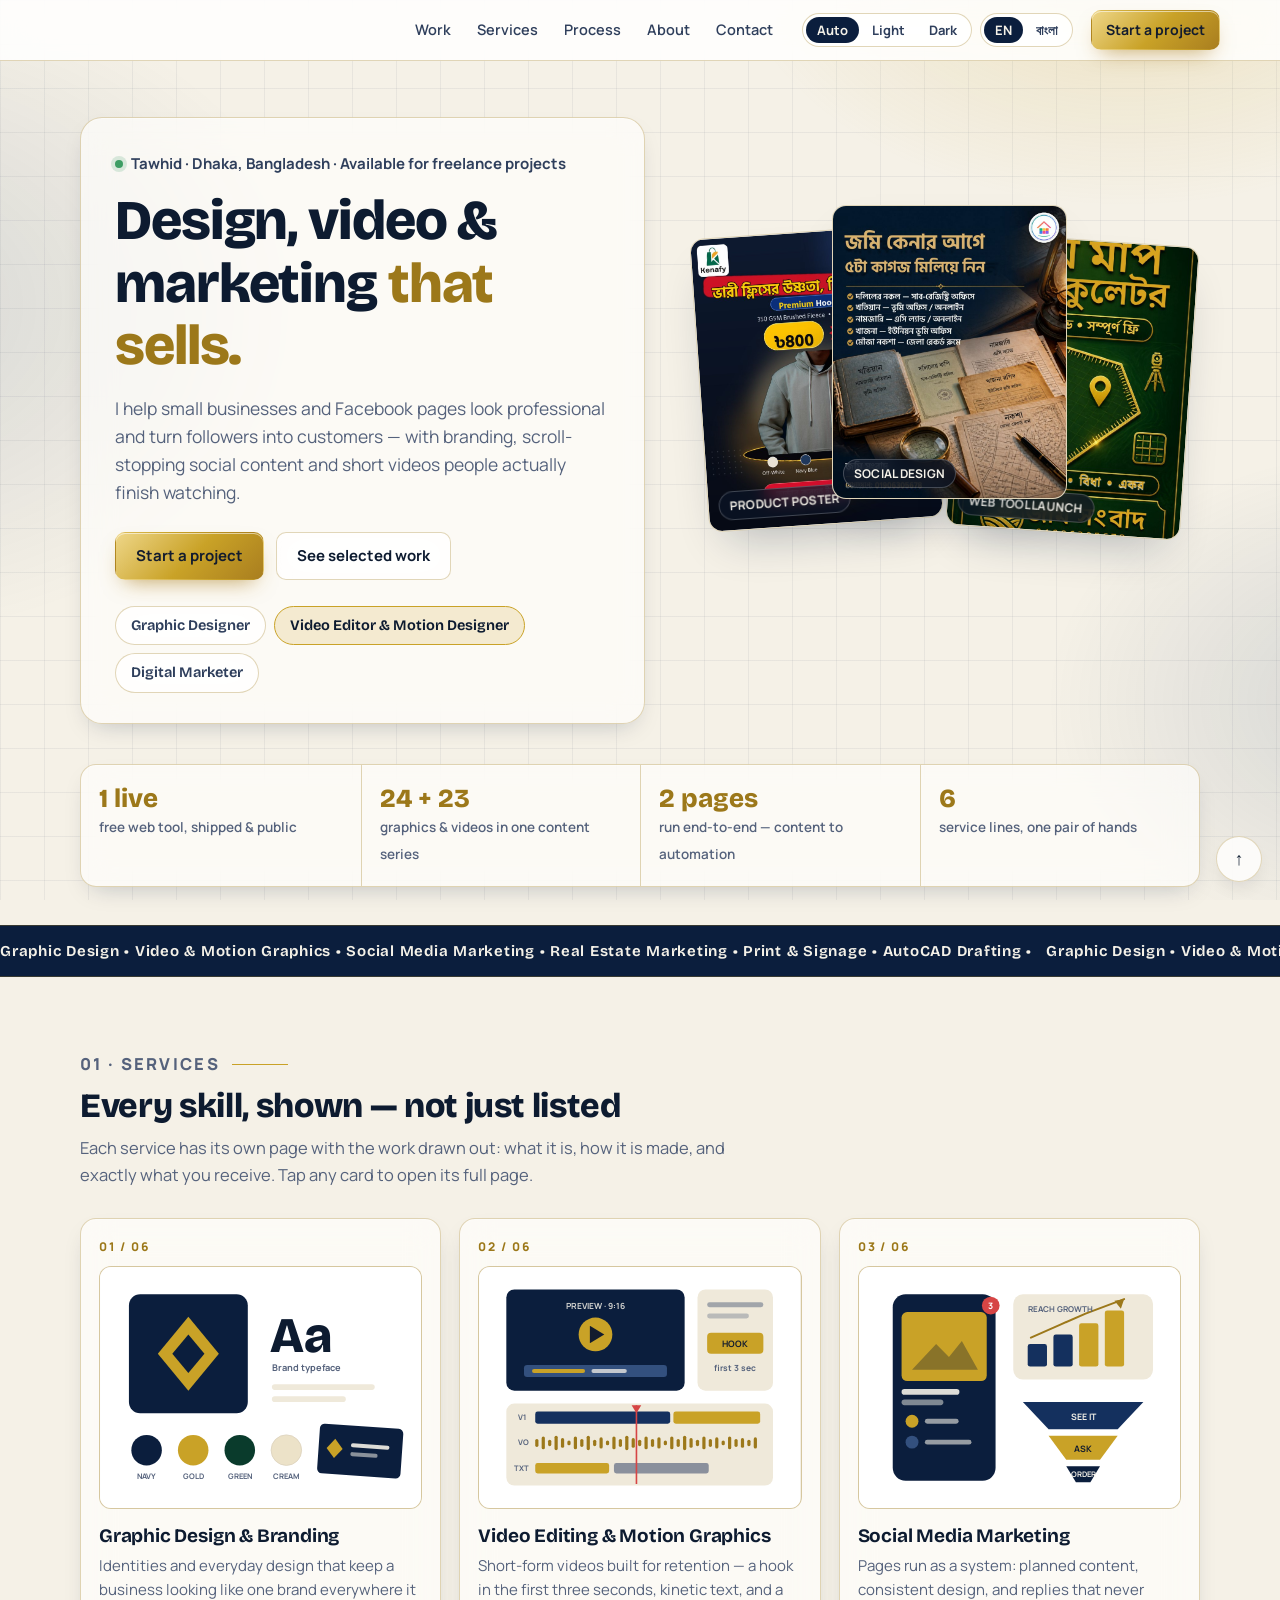
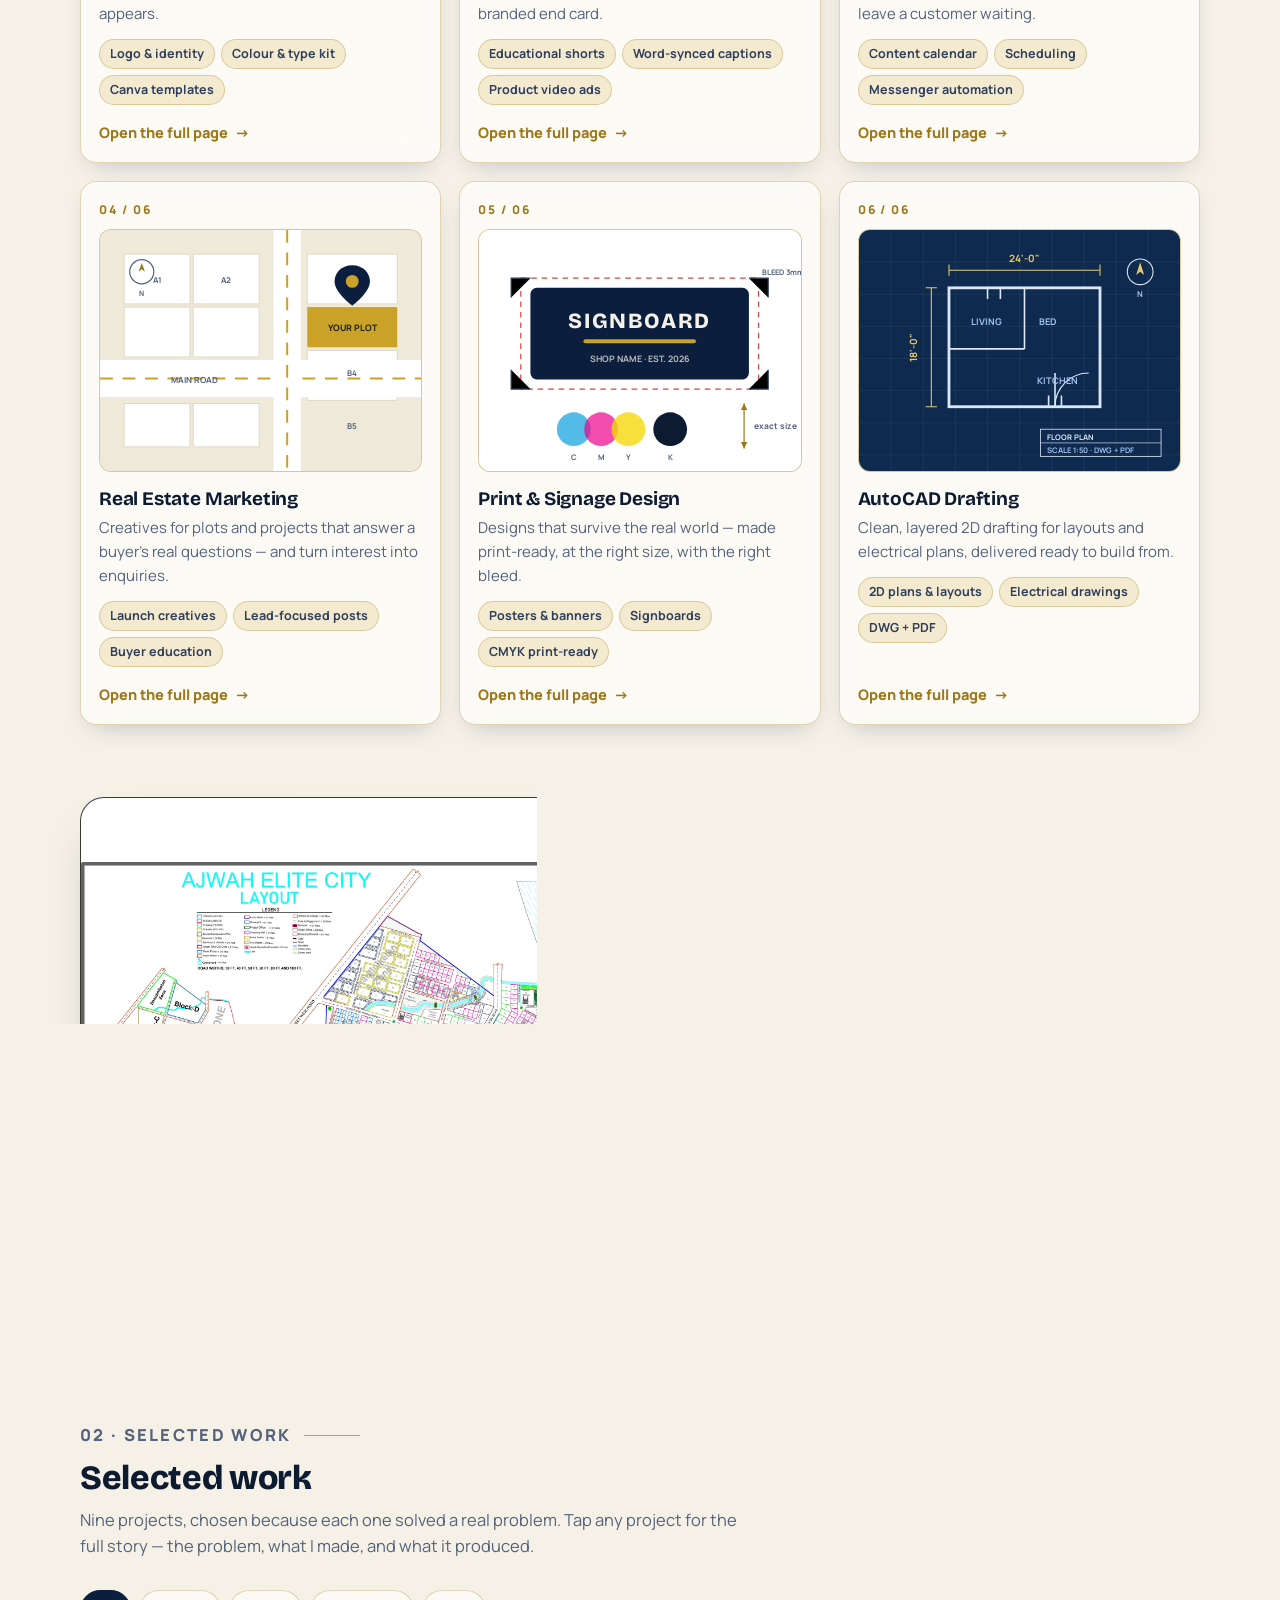
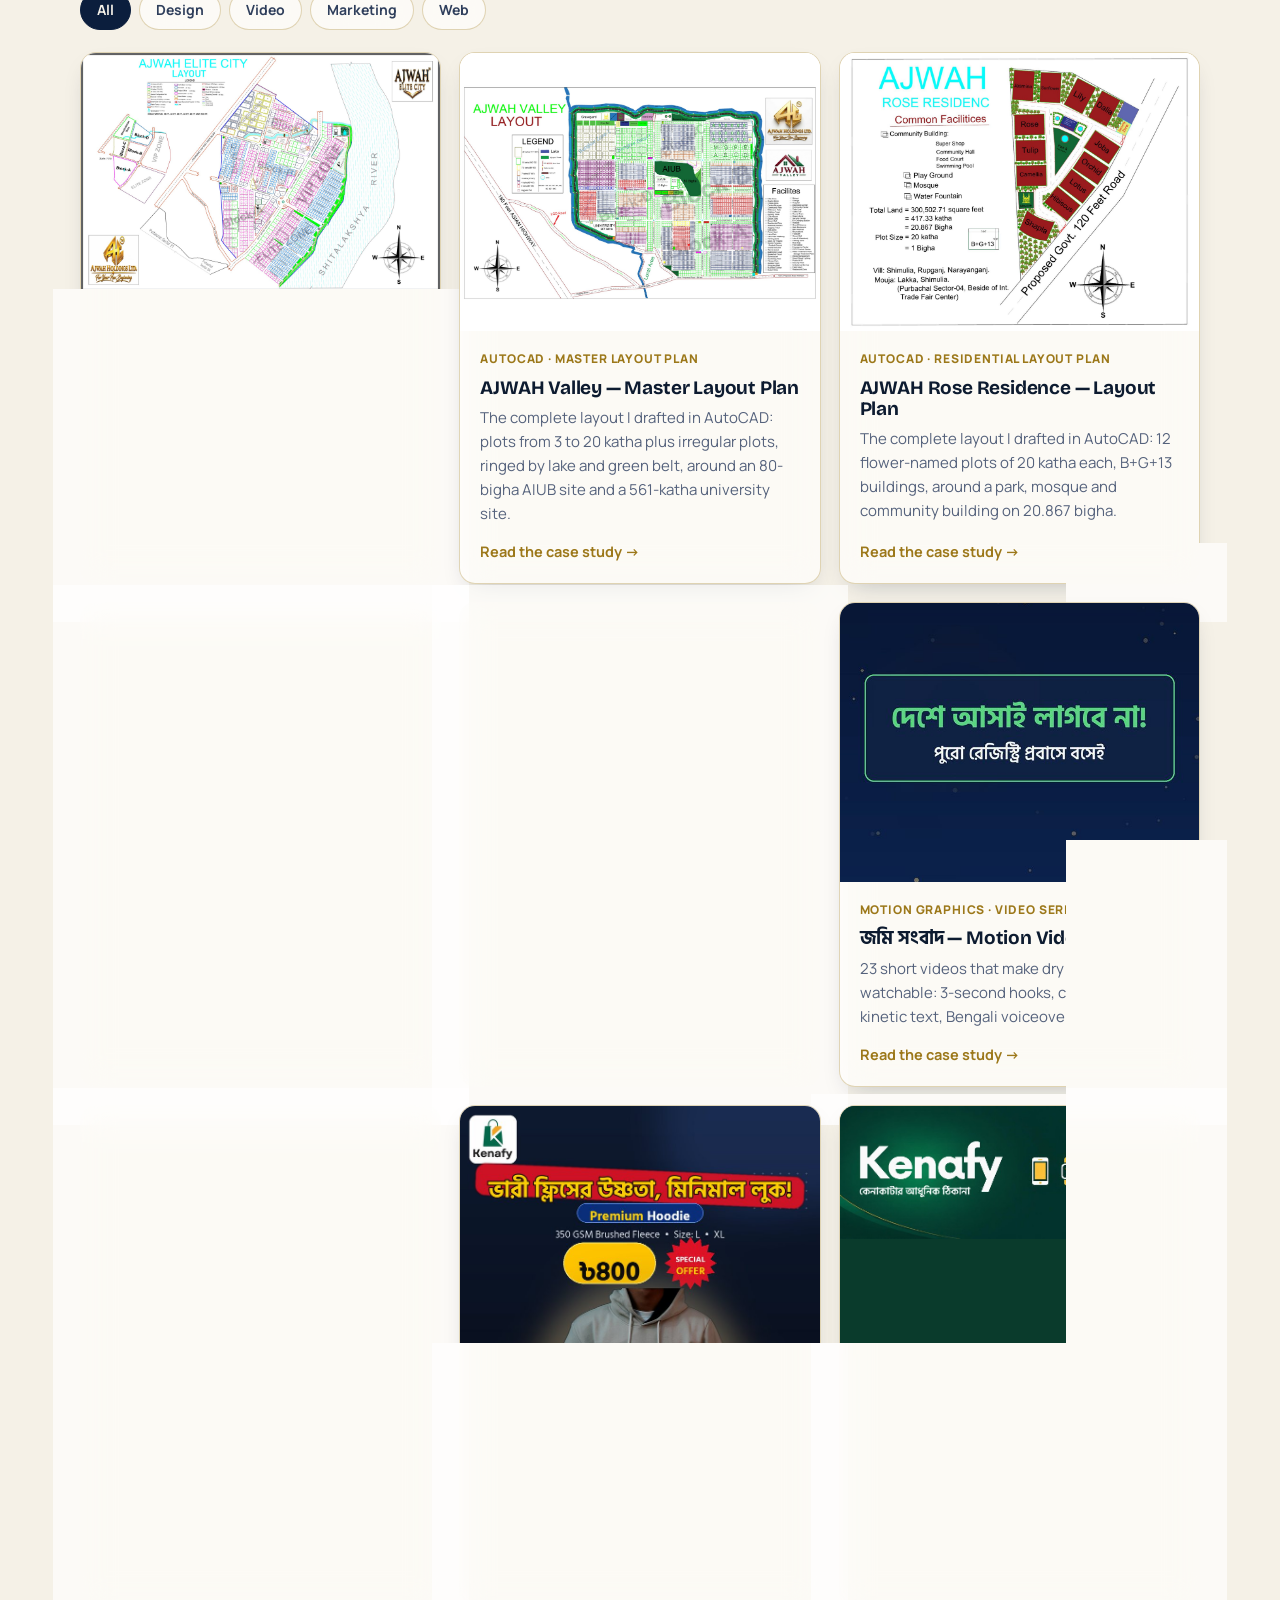
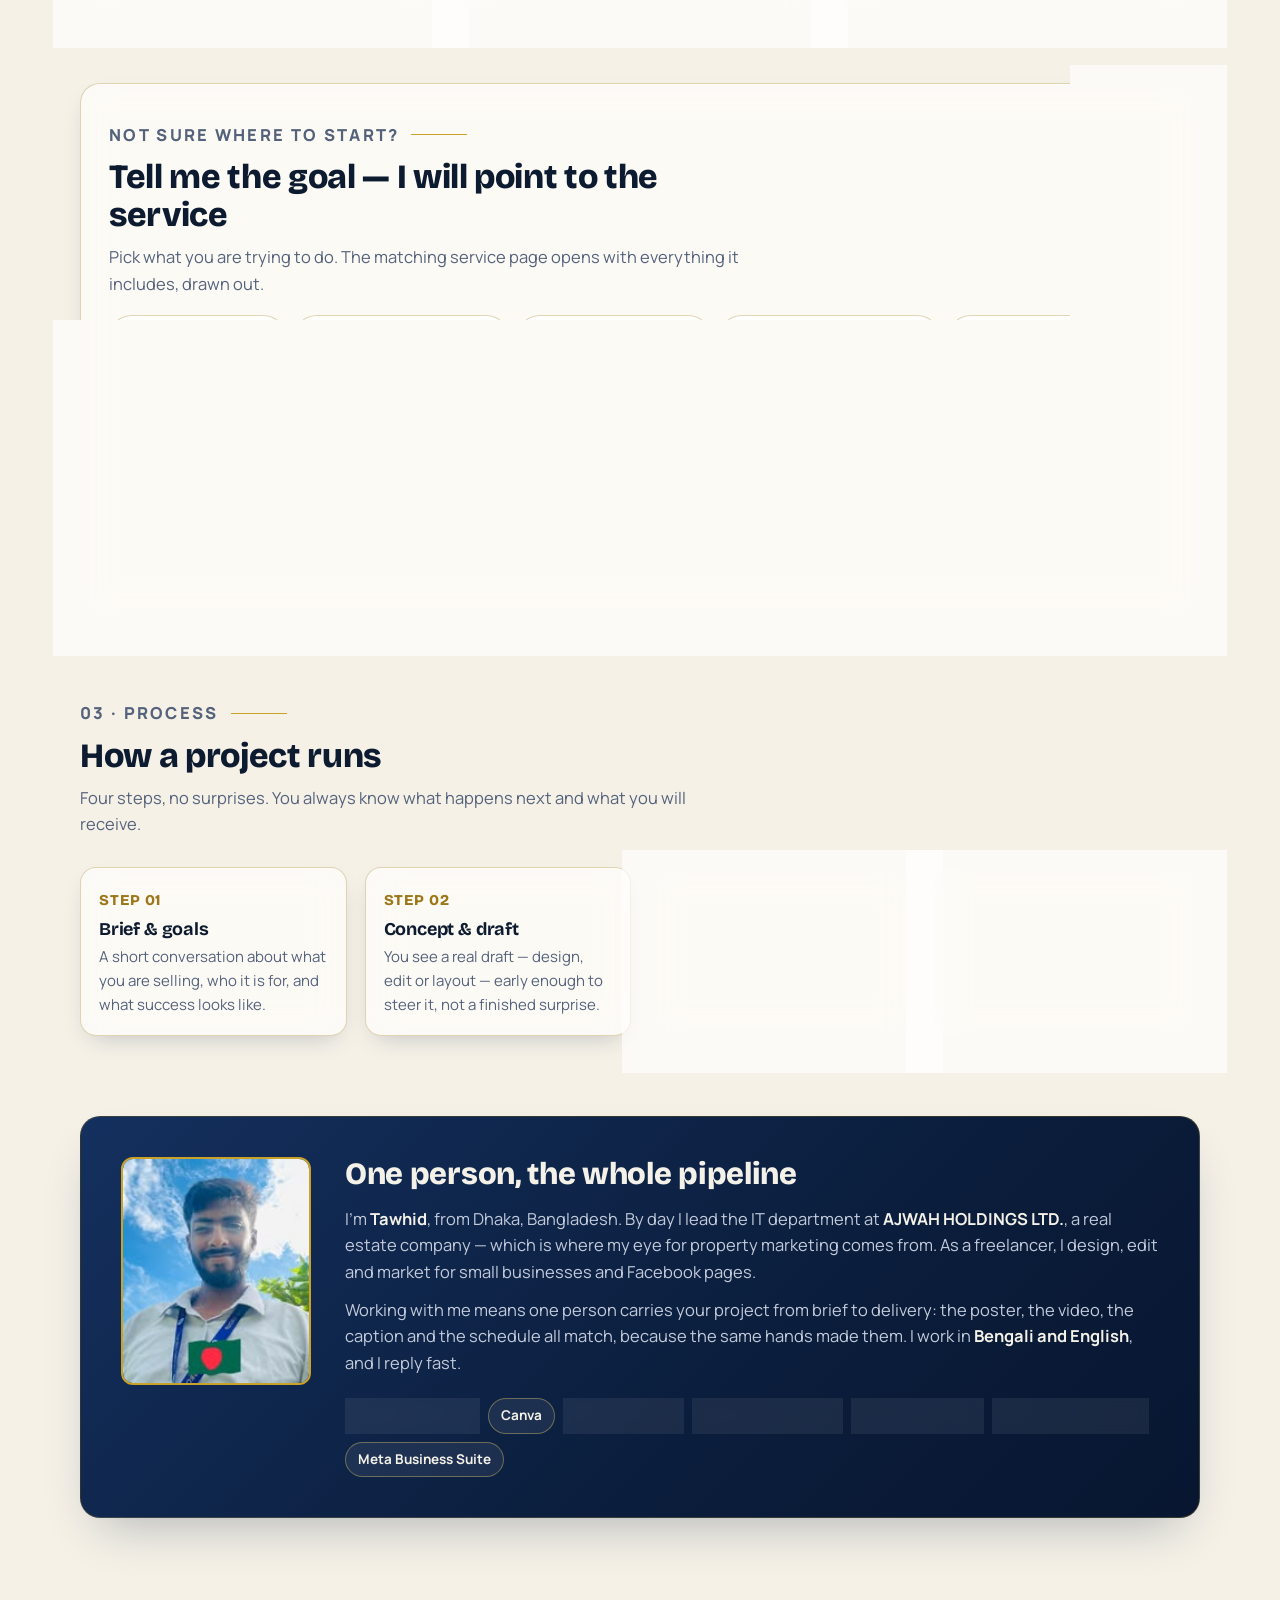
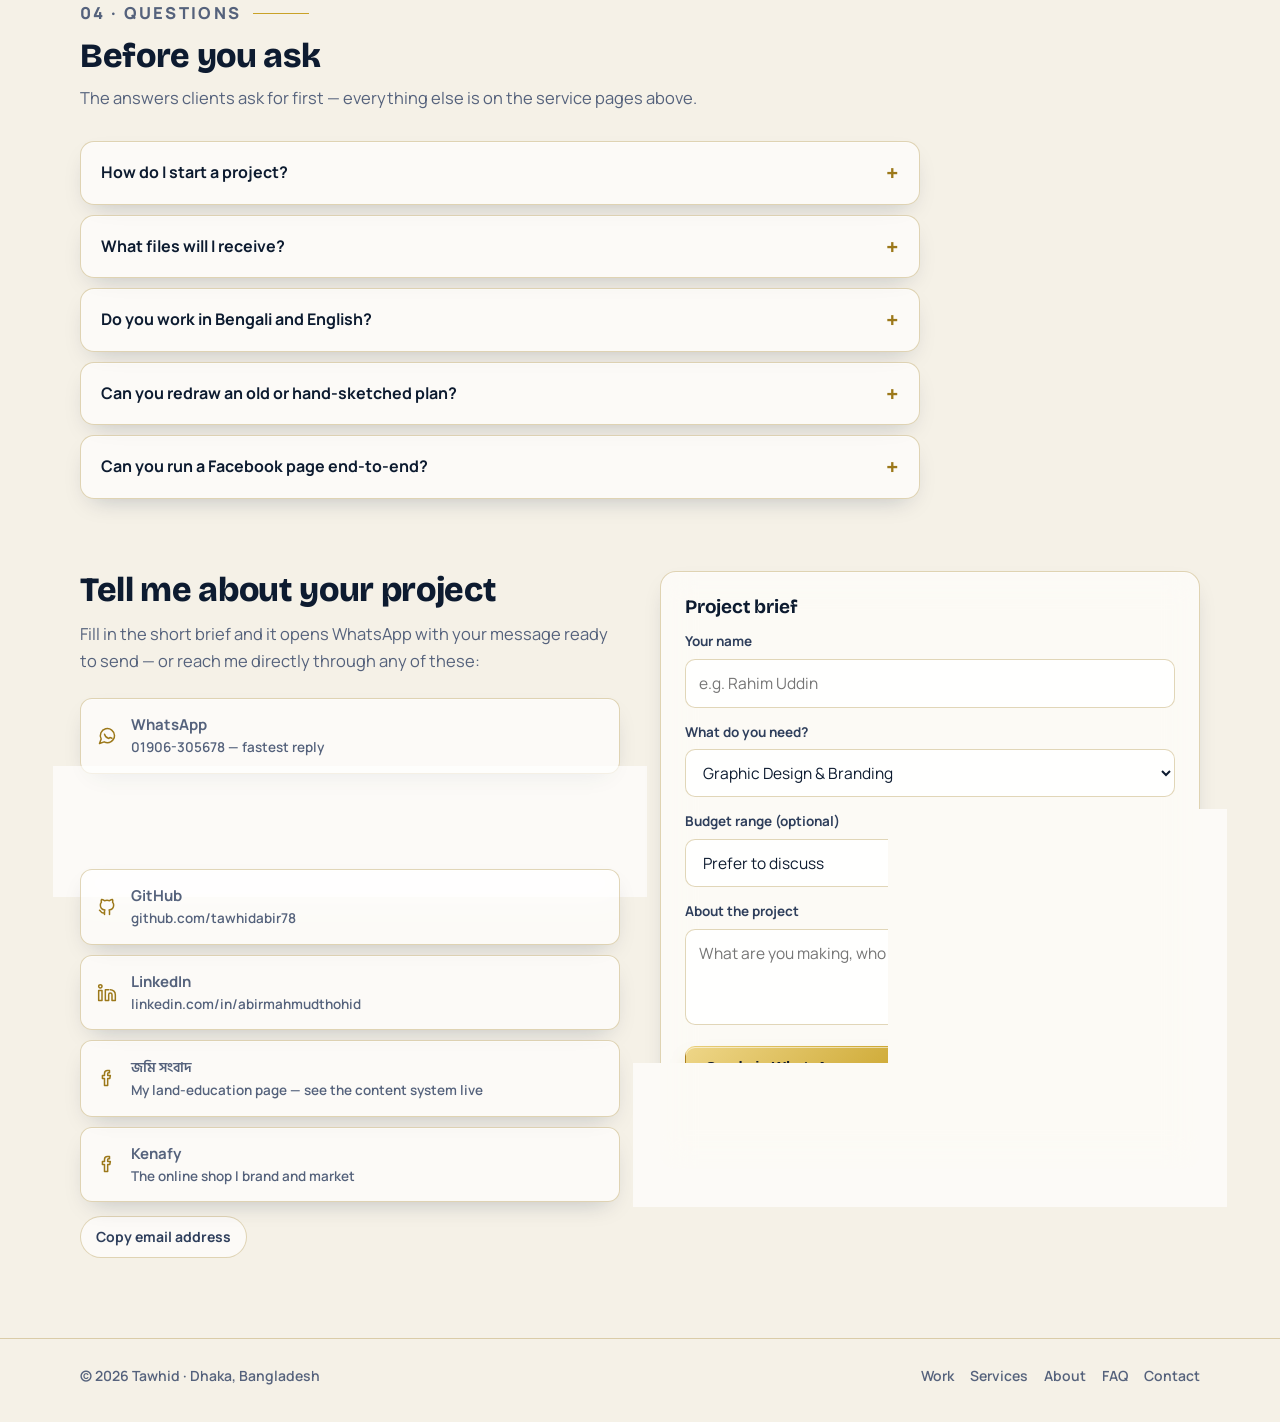
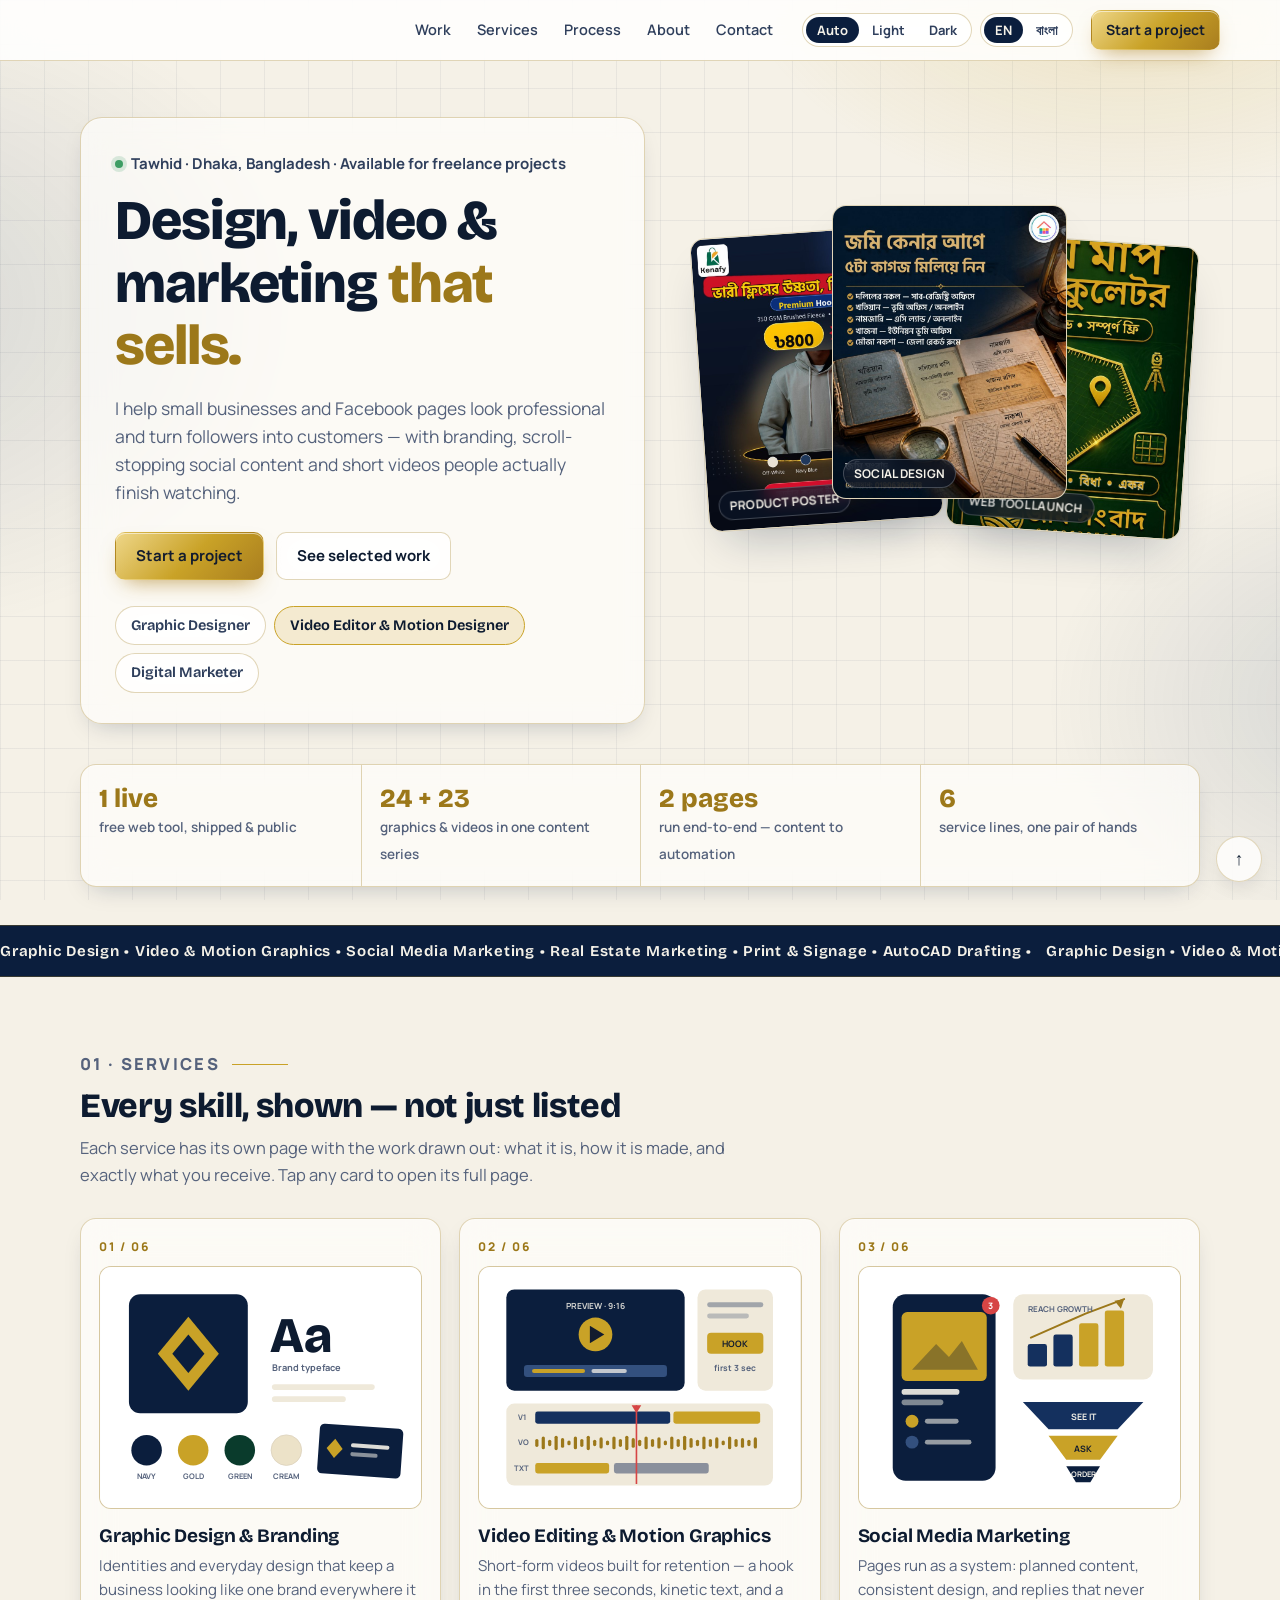
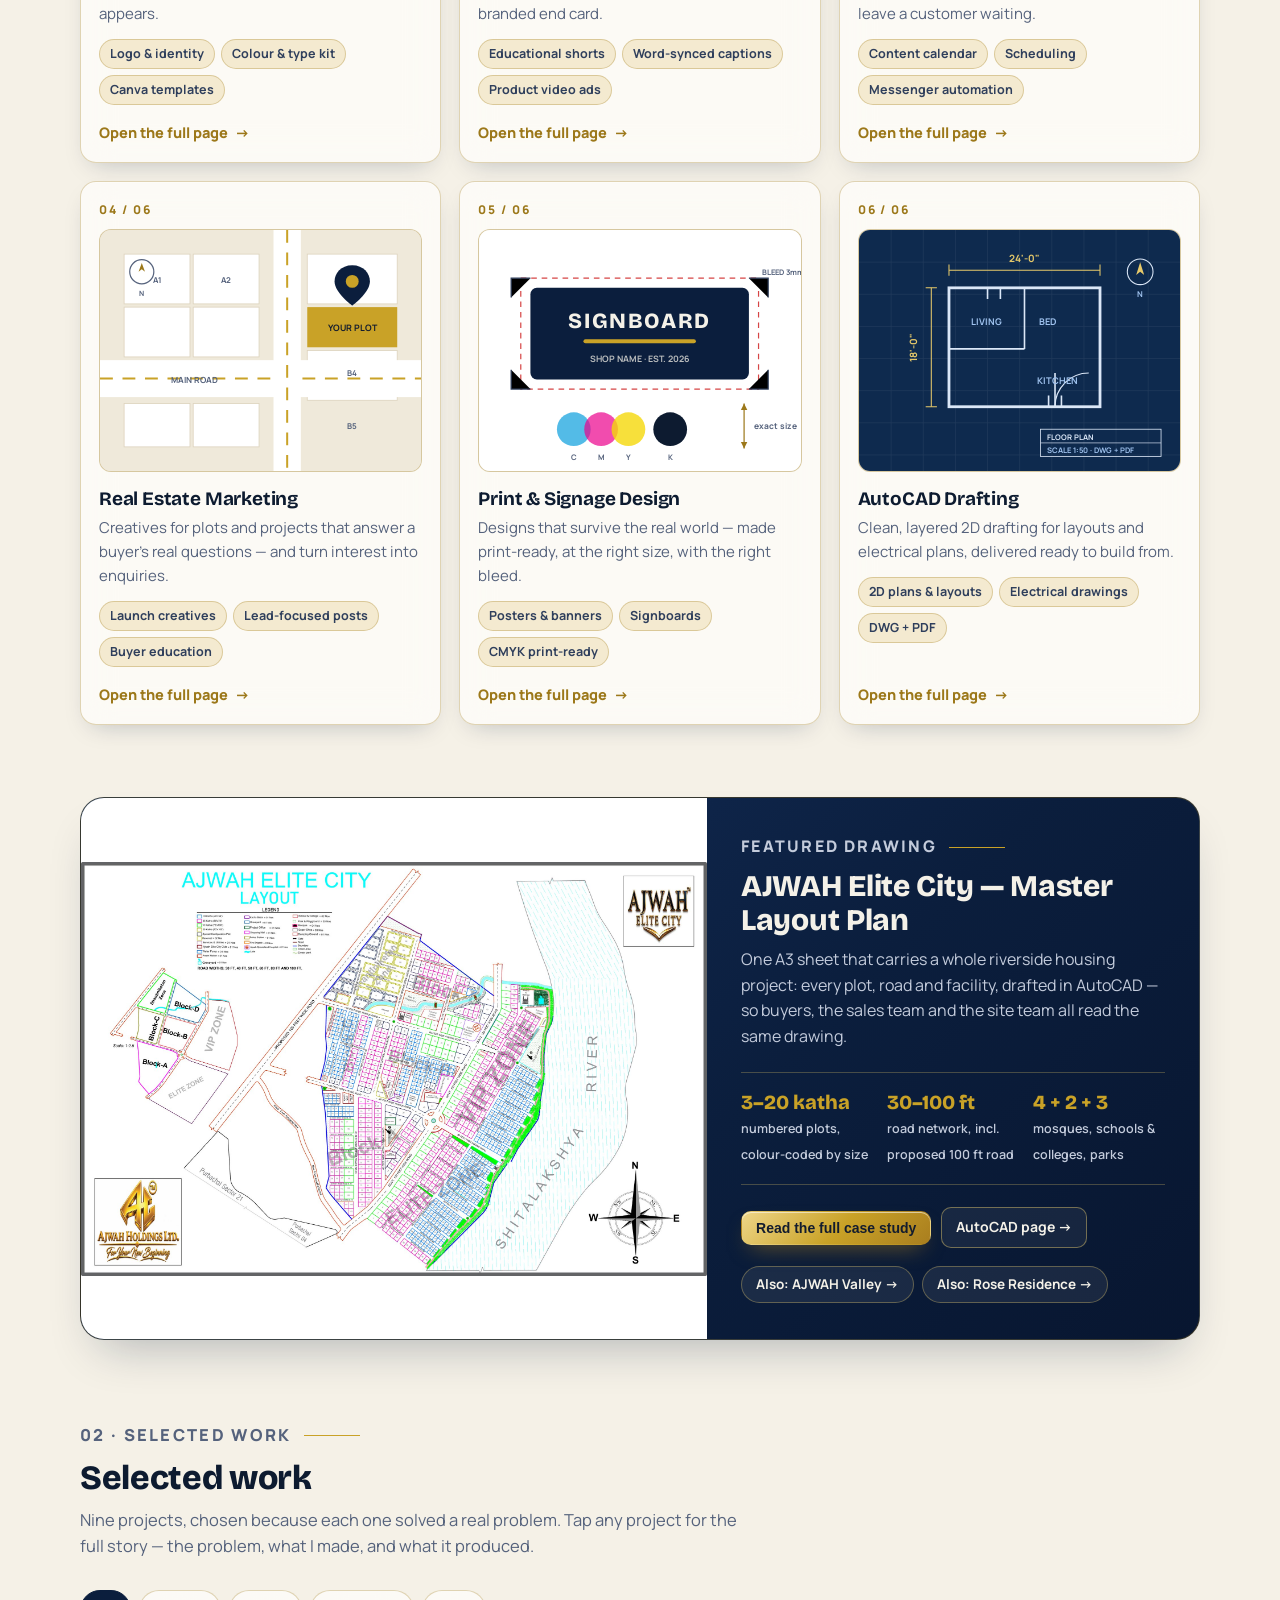
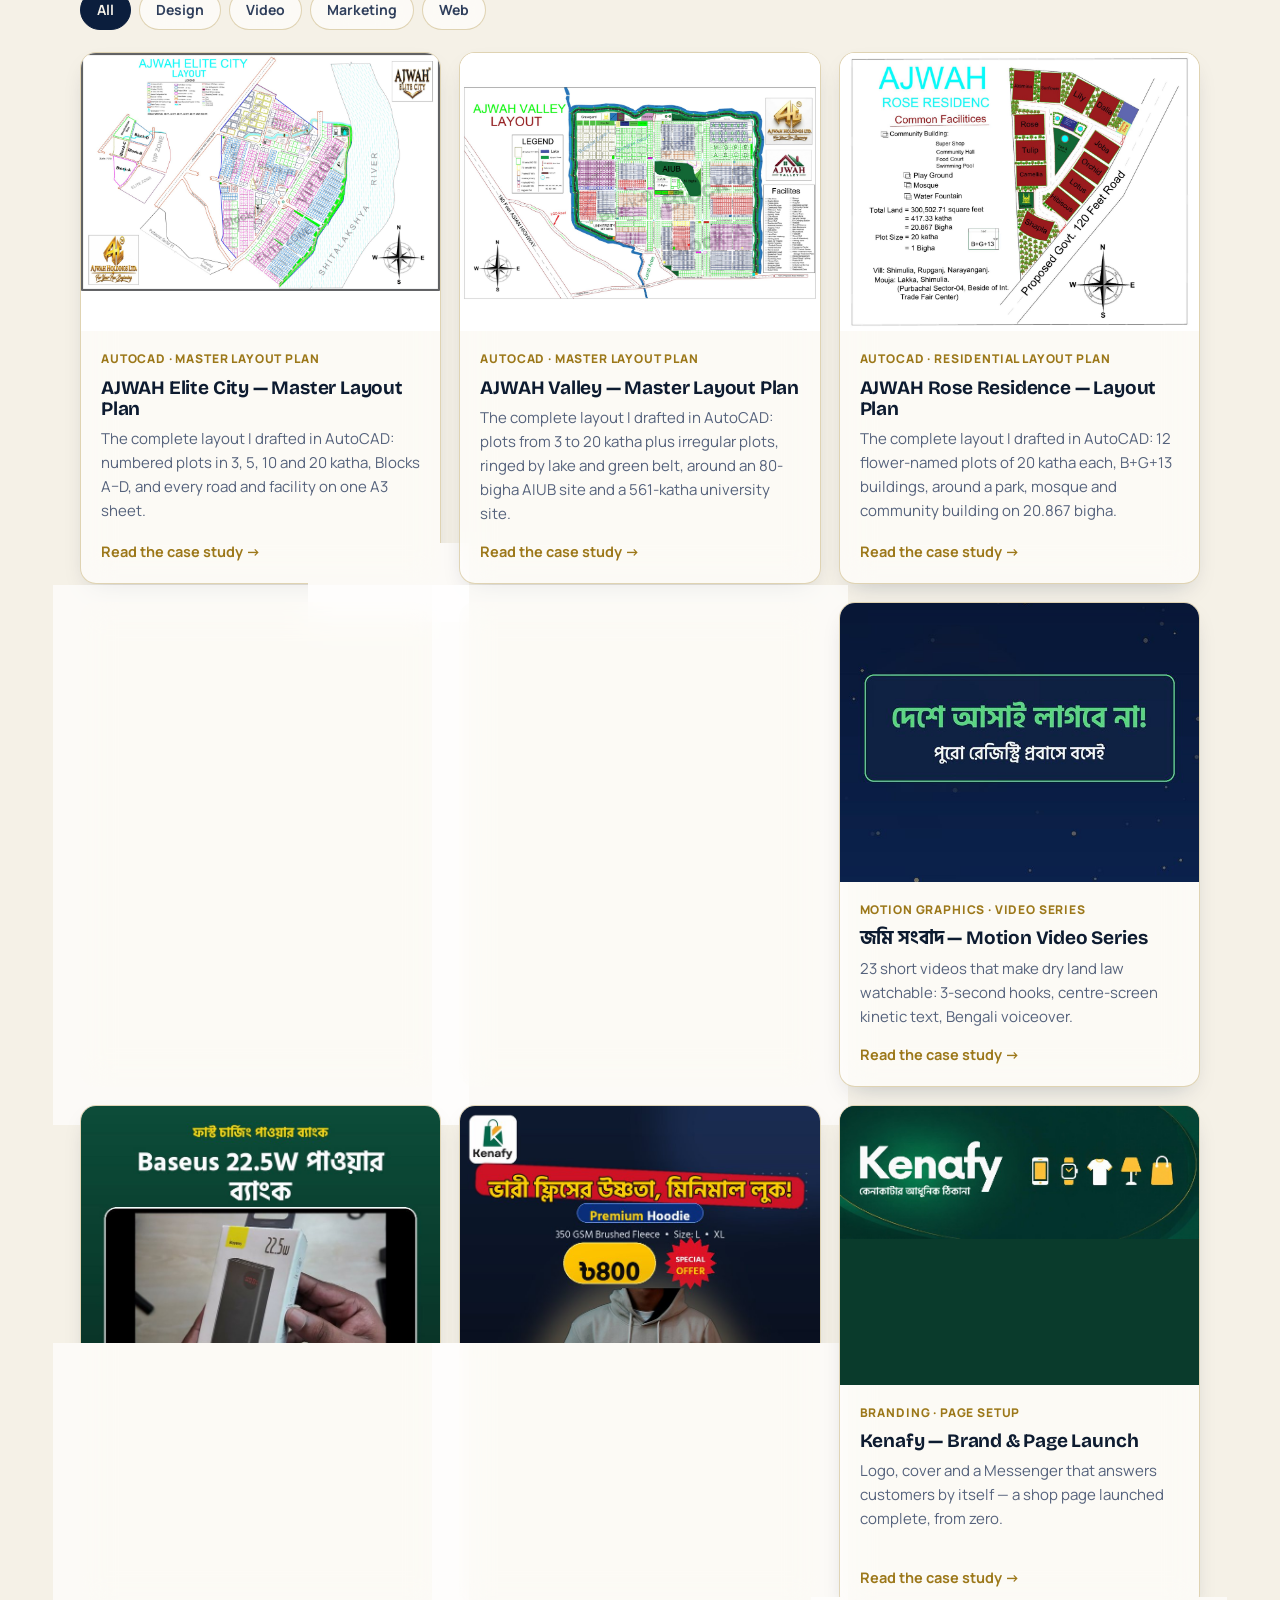
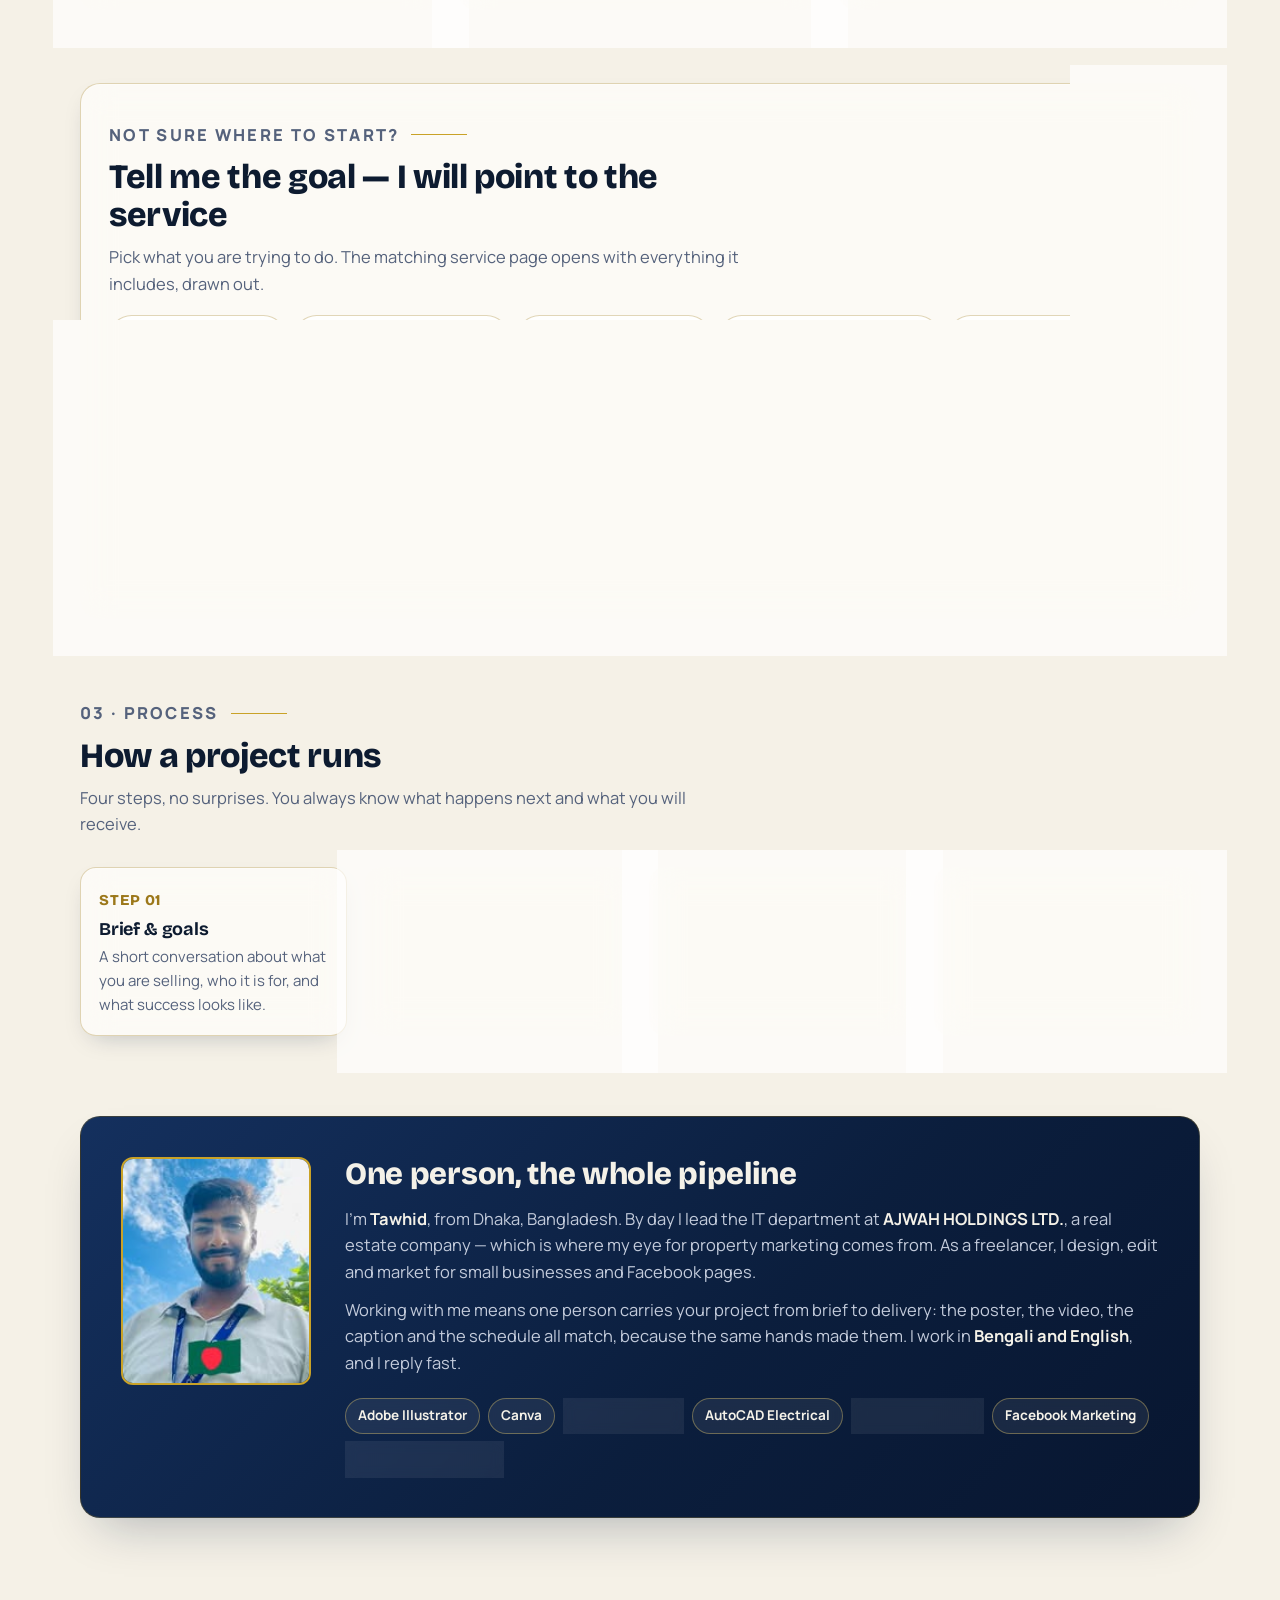
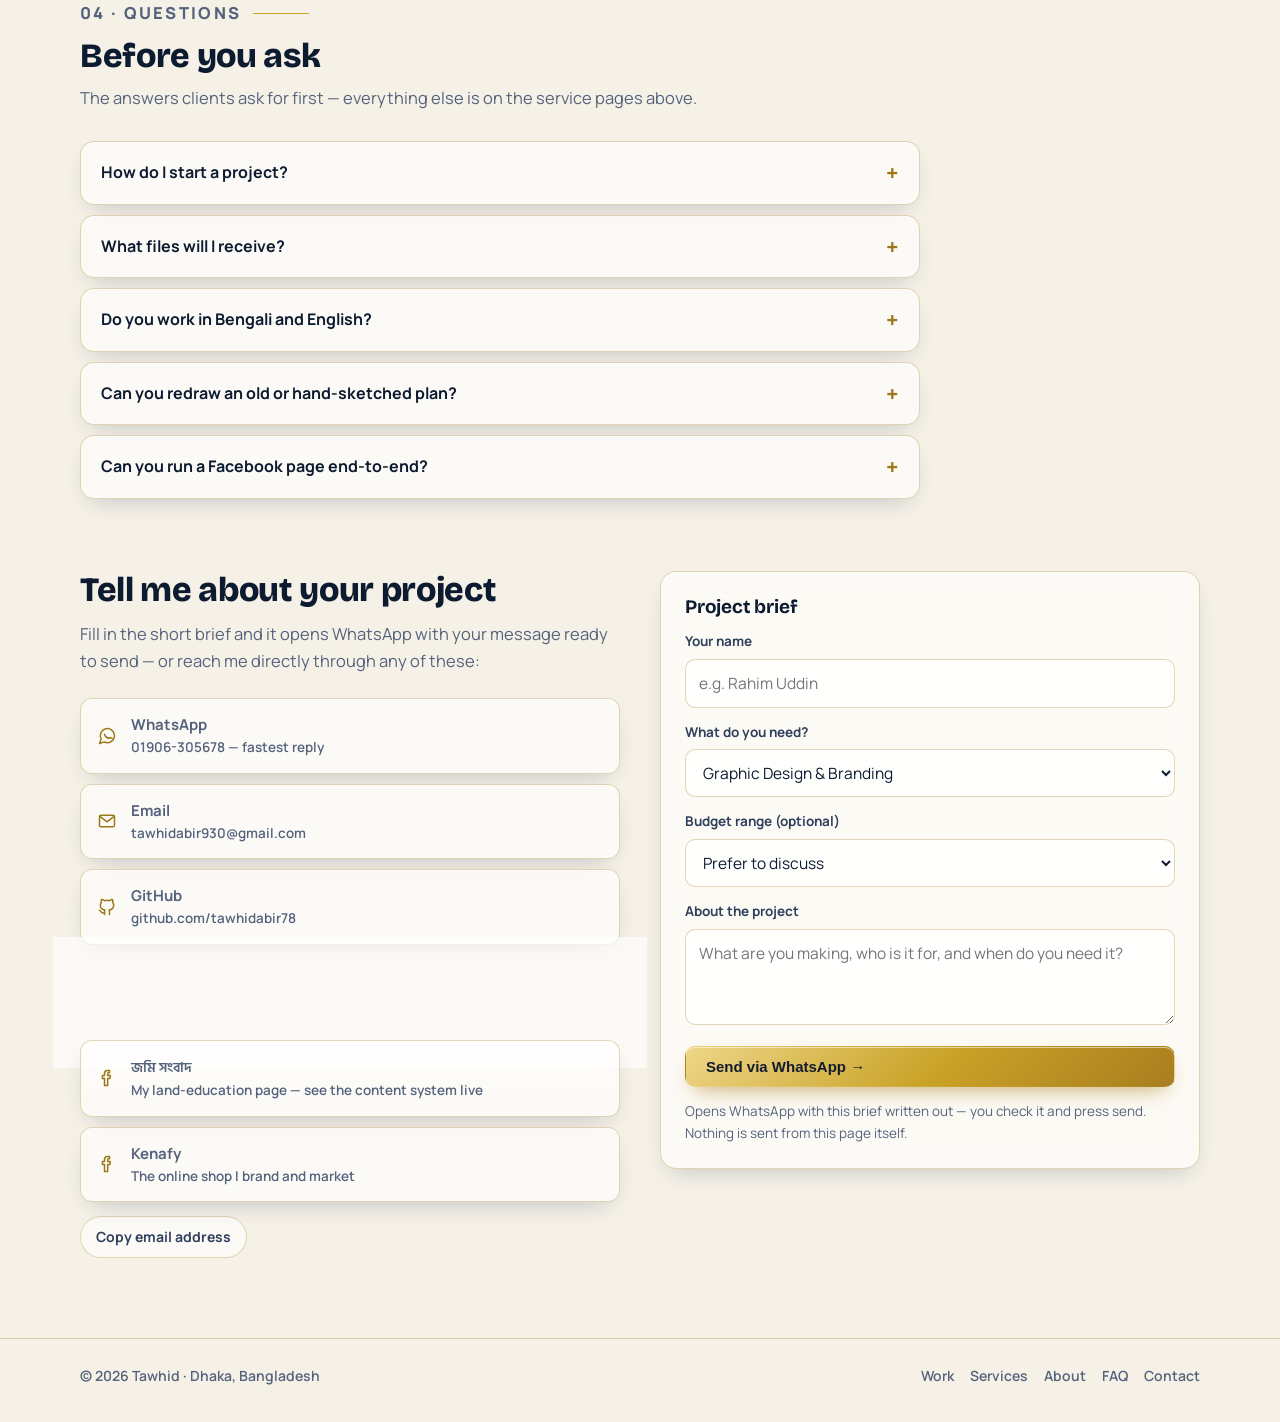
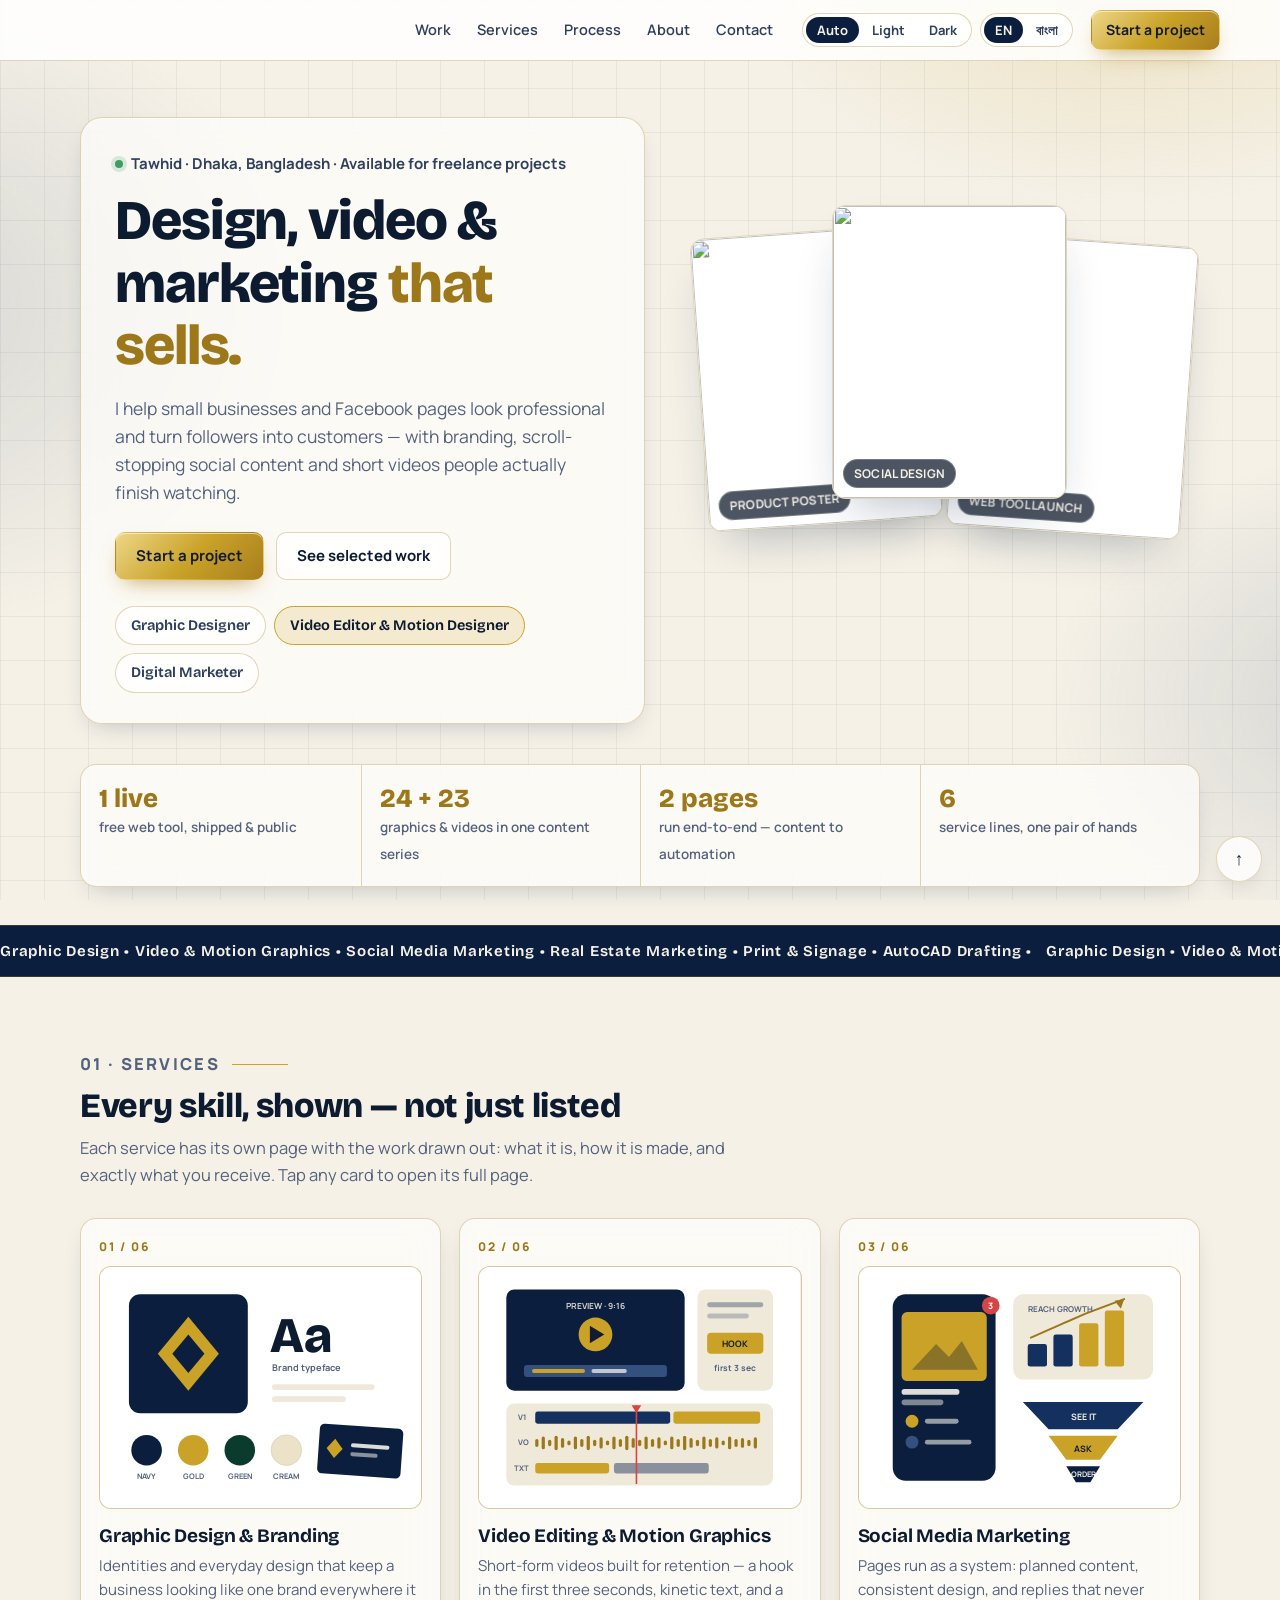
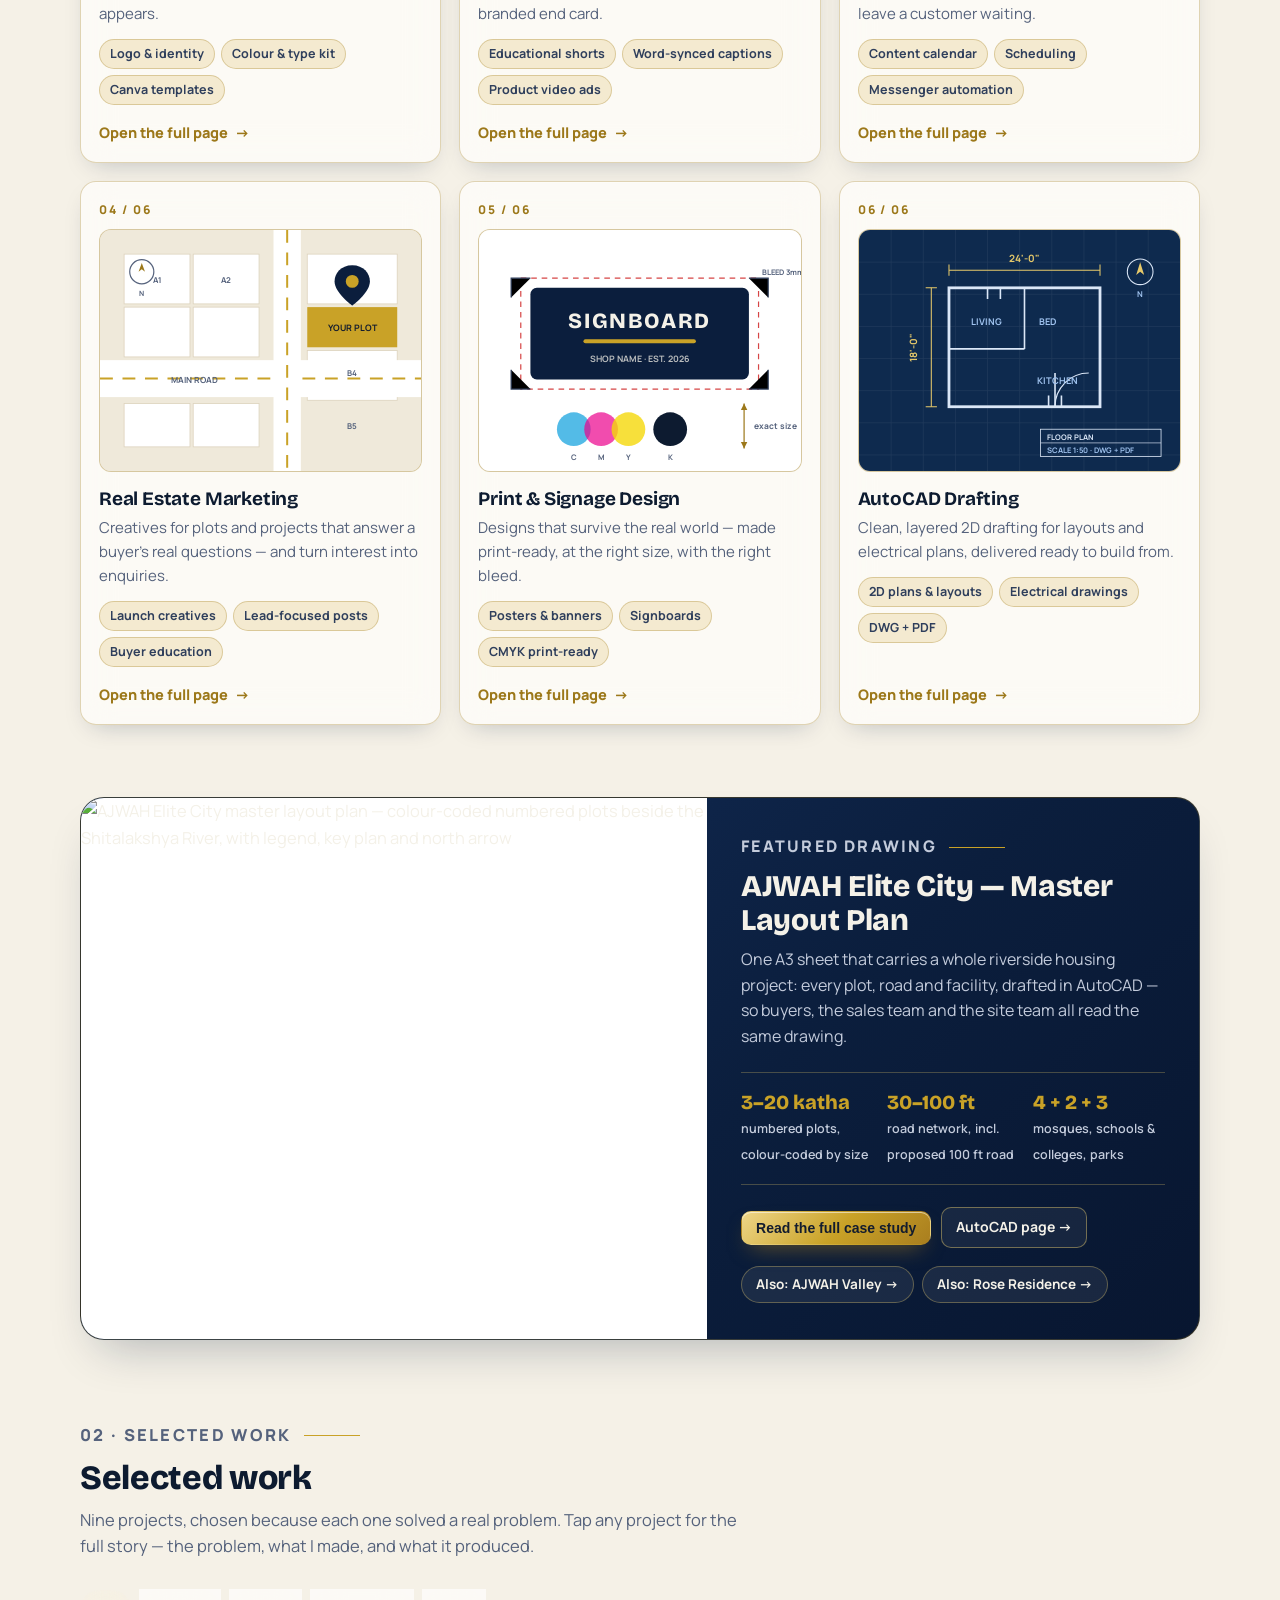
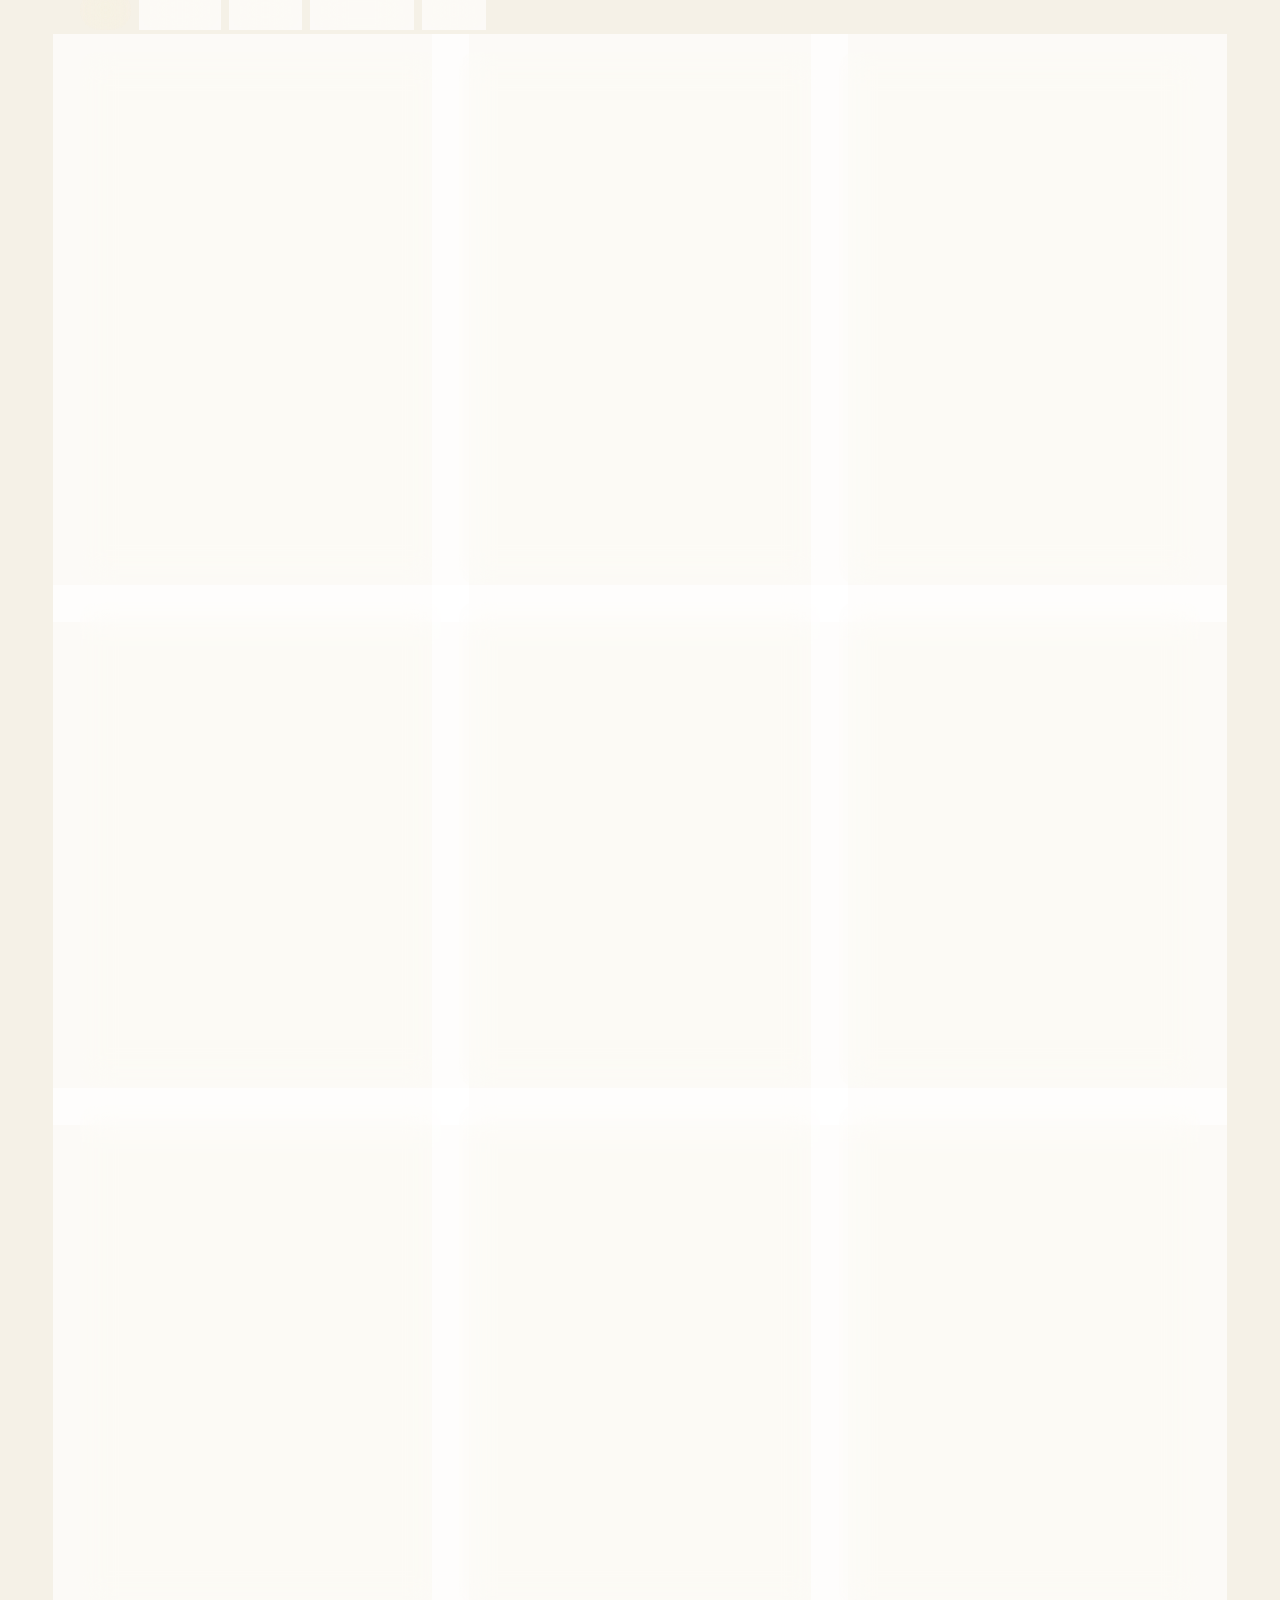
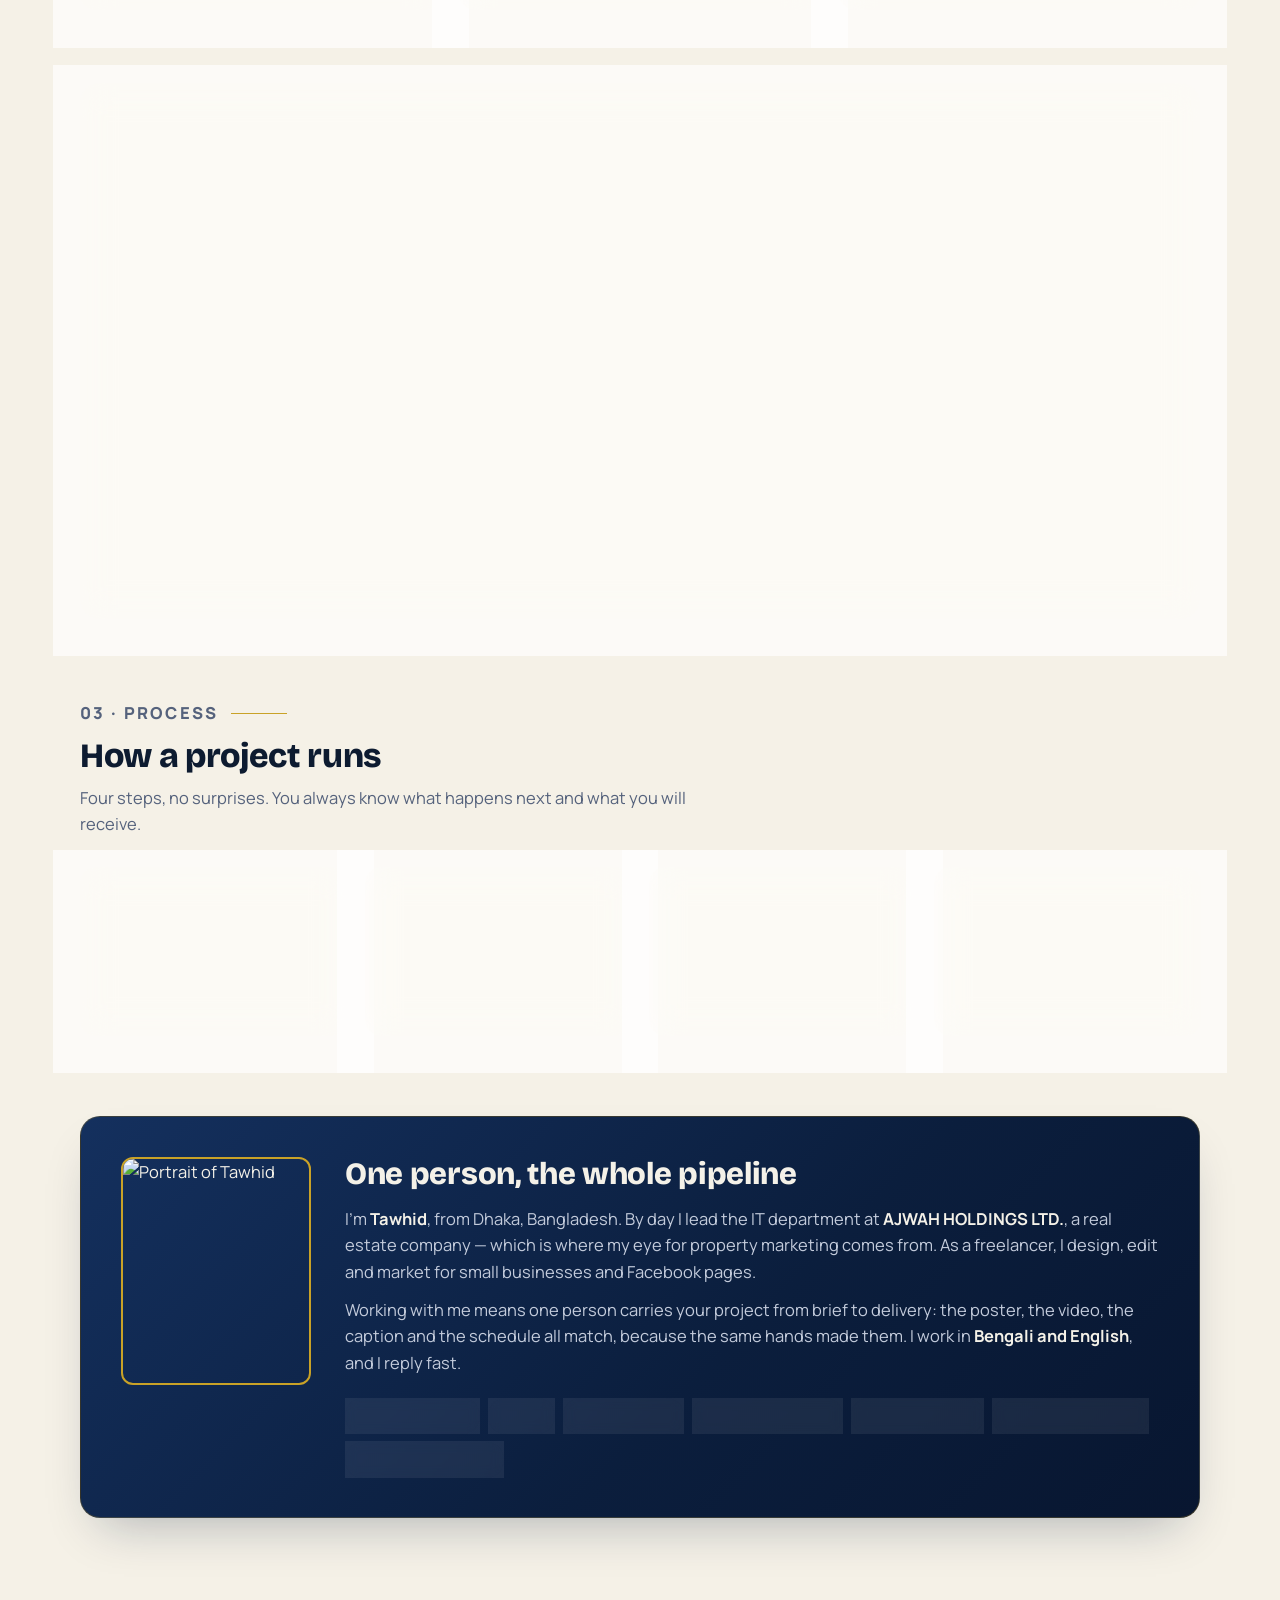
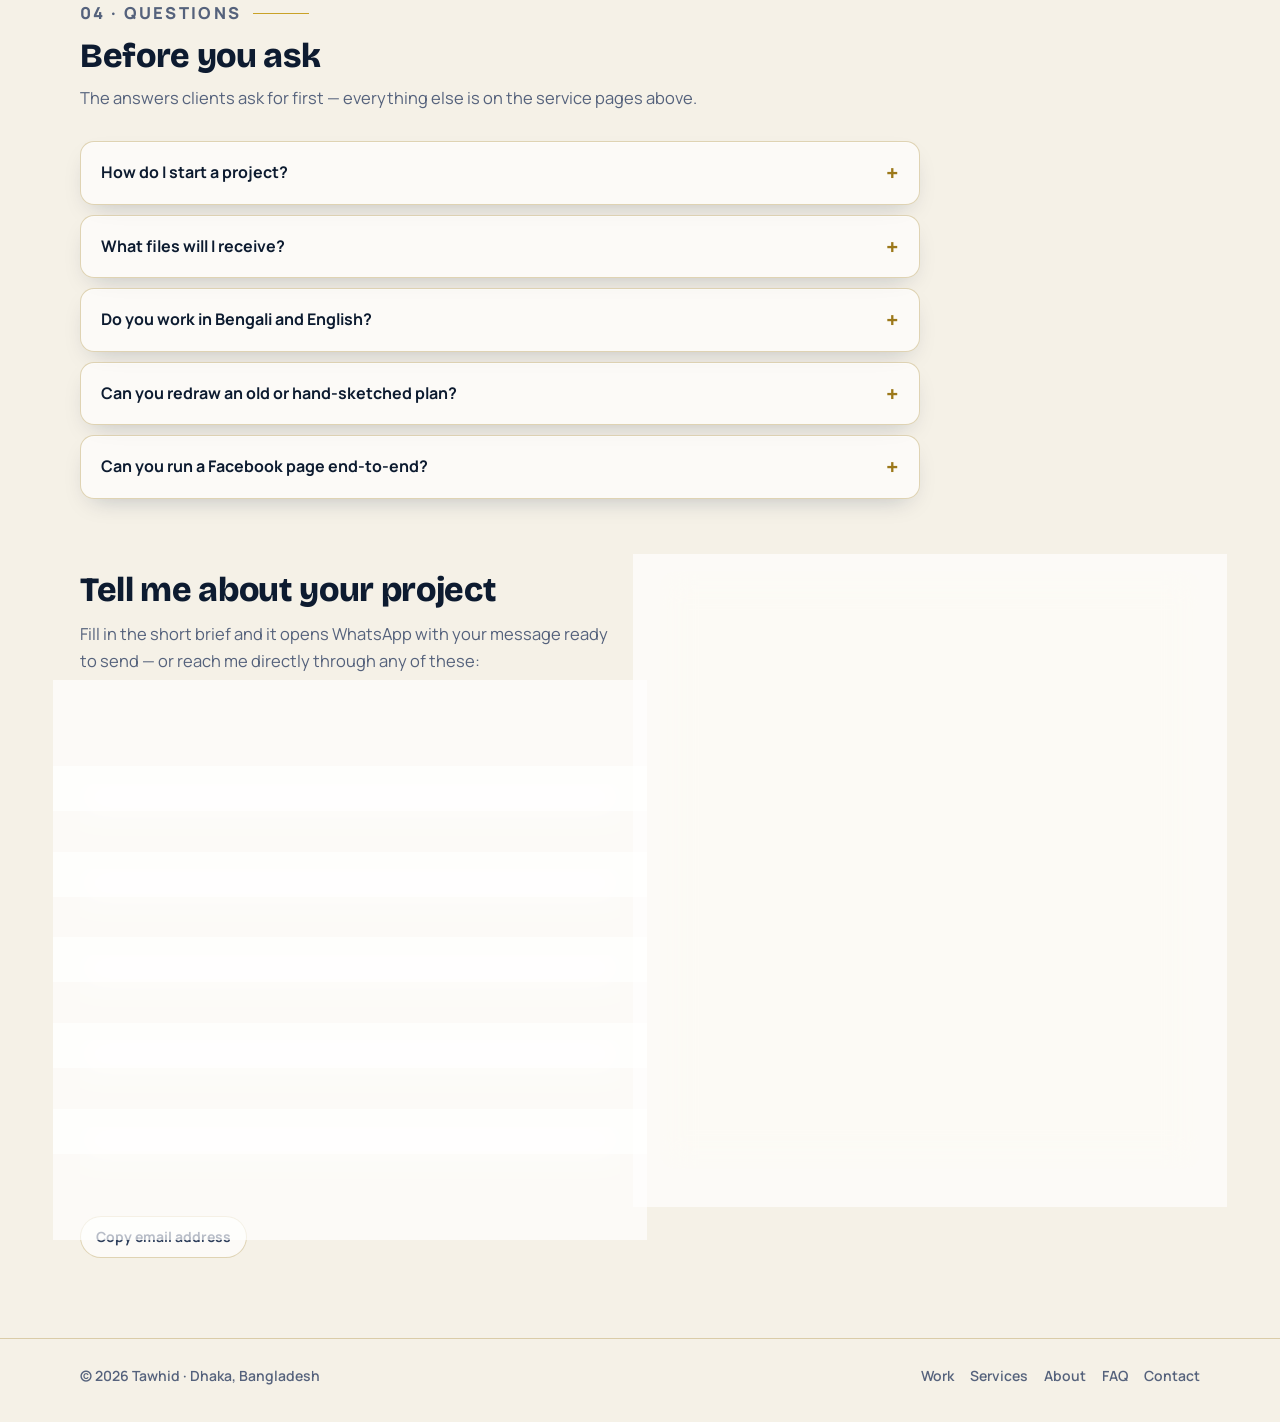
